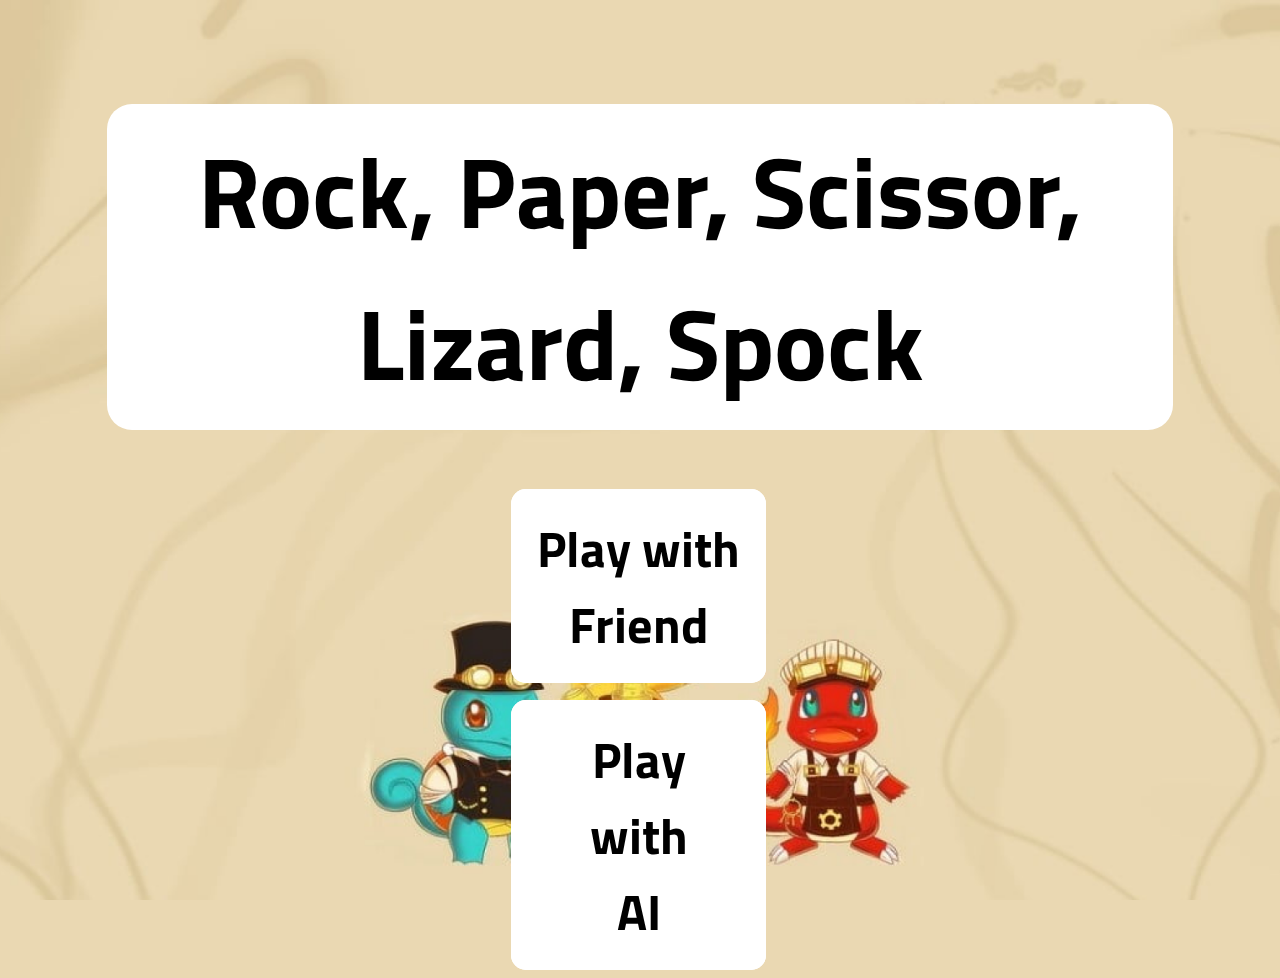
==== index.html @ 3c46aad4 "Publish Branch" ====
<!doctype html>
<html lang="en">

<head>
    <meta charset="utf-8">
    <meta name="viewport" content="width=device-width, initial-scale=1">
    <title>Bootstrap demo</title>
    <link href="https://cdn.jsdelivr.net/npm/bootstrap@5.3.2/dist/css/bootstrap.min.css" rel="stylesheet"
        integrity="sha384-T3c6CoIi6uLrA9TneNEoa7RxnatzjcDSCmG1MXxSR1GAsXEV/Dwwykc2MPK8M2HN" crossorigin="anonymous">
    <link rel="stylesheet" href="./Styles/style.css">
</head>

<body class="backgroundImgLanding">

    <div class="landingHeadTitleBox">
        <div class="container-fluid p-0">
            <p class="landingTextFont">Rock, Paper, Scissor, Lizard, Spock</p>
        </div>
    </div>

    <div class="landingPlayWithFriendBox">
        <button class="p-0" style="border: none; background-color: white; border-radius: 15px;" value="0">
            <a href="./Pages/difficultyPage.html" style="color: black; text-decoration: none;">
                <p class="landFriendText">Play with Friend</p>
            </a>
        </button>
    </div>

    <div class="landingAiBox">
        <button class="p-0" style="border: none; background-color: white; border-radius: 15px;" value="1">
            <a href="./Pages/difficultyPage.html" style="color: black; text-decoration: none;">
                <p class="landAIText">Play with AI</p>
            </a>
        </button>
    </div>



    <script src="https://cdn.jsdelivr.net/npm/bootstrap@5.3.2/dist/js/bootstrap.bundle.min.js"
        integrity="sha384-C6RzsynM9kWDrMNeT87bh95OGNyZPhcTNXj1NW7RuBCsyN/o0jlpcV8Qyq46cDfL"
        crossorigin="anonymous"></script>
</body>

</html>
---- Styles/style.css ----
@font-face {
    font-family: TitilliumWeb-Regular;
    src: url(../Fonts/Titillium_Web/TitilliumWeb-Regular.ttf);
}

@font-face {
    font-family: TitilliumWeb-Bold;
    src: url(../Fonts/Titillium_Web/TitilliumWeb-Bold.ttf);
}

.backgroundImgLanding{
    background-image: url(../assets/4f2831ca-1d01-47a8-9968-88d2cfc89db4.png);
    background-repeat: no-repeat;
    background-position: center center;
    background-attachment: fixed;
    background-size: cover;
    background-color: #EAD8B2;
    max-width: 100%;
    height: auto;
}

.backgroundImgDifficulty{
    background-image: url(../assets/4fce5c39-0b17-41df-b2e7-6e2c7c786ac4.png);
    background-repeat: no-repeat;
    background-position: center center;
    background-attachment: fixed;
    background-size: cover;
    background-color: #EAD8B2;
    max-width: 100%;
    height: auto;
}

.backgroundImgEnd{
    background-image: url(../assets/afb106cc-6f6b-45a0-9d69-9f785d7e988e.png);
    background-repeat: no-repeat;
    background-position: center center;
    background-attachment: fixed;
    background-size: cover;
    background-color: #EAD8B2;
    max-width: 100%;
    height: auto;;
}

.backgroundImgGame{
    background-color: #FDDF9F;
}

.landingHeadTitleBox{
    background-color: white;
    border-radius: 25px;
    display: flex;
    justify-content: center;
    margin: 8.229% 7.8125% 0px 7.8125%;
}

.landingTextFont{
    font-family: TitilliumWeb-Bold;
    font-size: 100px;
    text-align: center;
    padding: 11px 64px 11px 64px;
    margin: 0px;
}

.landingPlayWithFriendBox{
    background-color: white;
    border-radius: 15px;
    display: flex;
    justify-content: center;
    margin: 4.635% 40% 0% 39.796%;
}

.landFriendText{
    font-family: TitilliumWeb-Bold;
    font-size: 50px;
    text-align: center;
    padding: 20px 17px 20px 17px;
    margin: 0px;
}

.landingAiBox{
    background-color: white;
    border-radius: 15px;
    display: flex;
    justify-content: center;
    margin: 1.354% 40% 0% 39.796%;
}

.landAIText{
    font-family: TitilliumWeb-Bold;
    font-size: 50px;
    text-align: center;
    padding: 20px 64px 20px 64px;
    margin: 0px;
}

.difficultyBackBox{
    background-color: white;
    border-radius: 15px;
    display: flex;
    justify-content: start;
    margin-left: 65px;
    margin-top: 65px;
    margin-right: 822px;
}

.difficultyBackText{
    font-family: TitilliumWeb-Bold;
    font-size: 50px;
    padding: 10px 53px;
    margin: 0px;
}

.rulesBtn{
    font-family: TitilliumWeb-Bold;
    font-size: 50px;
    background-color: white; 
    color: black;
    border: none;
    border-radius: 15px;
    margin-right: 65px;
    margin-top: 65px;
    padding: 10px 44px 10px 45px;
}

.difficultyTitleText{
    font-family: TitilliumWeb-Bold;
    font-size: 100px;
    text-align: center;
    padding: 11px 73px;
    margin: 0px;
}

.difficultyTitleBox{
    background-color: white;
    border-radius: 15px;
    display: flex;
    justify-content: start;
    margin-top: 19px;
    margin-left: 393px;
    margin-right: 393px;
}

.btn:hover {
    color: #000;
    background-color: #FFFFFF;
    border-color: #FFFFFF;
}

.difficultyMarginTop{
    margin-top: 170px;
}

.endTitleBox{
    background-color: white;
    border-radius: 15px;
    display: flex;
    justify-content: start;
    margin-top: 105px;
    margin-left: 637px;
    margin-right: 637px;
}
.endTitleText{
    font-family: TitilliumWeb-Bold;
    font-size: 100px;
    text-align: center;
    padding: 11px 73px;
    margin: 0px;
}

.endUserBox{
    background-color: white;
    border-radius: 15px;
    display: flex;
    justify-content: start;
    margin-top: 92px;
    margin-left: 781px;
    margin-right: 781px;
}

.endUserText{
    font-family: TitilliumWeb-Bold;
    font-size: 50px;
    text-align: center;
    padding: 0px 29px;
    margin: 0px;
}

.endMainBtn{
    border: none; 
    background-color: white; 
    border-radius: 15px;
    padding: 20px 53px 20px 52px;
    margin-top: 102px;
}

.gameUserBox{
    background-color: white;
    border-radius: 15px;
    margin-top: 65px;
    margin-left: 65px;
    margin-right: 255.89px;
}

.gameUserBox2{
    background-color: white;
    border-radius: 15px;
    margin-top: 65px;
    margin-right: 65px;
    margin-left: 255.89px;
}

.gameText{
    font-size: 50px;
    font-family: TitilliumWeb-Bold;
    text-align: center;
    display: flex;
    justify-content: center;
    margin: 0px;
}
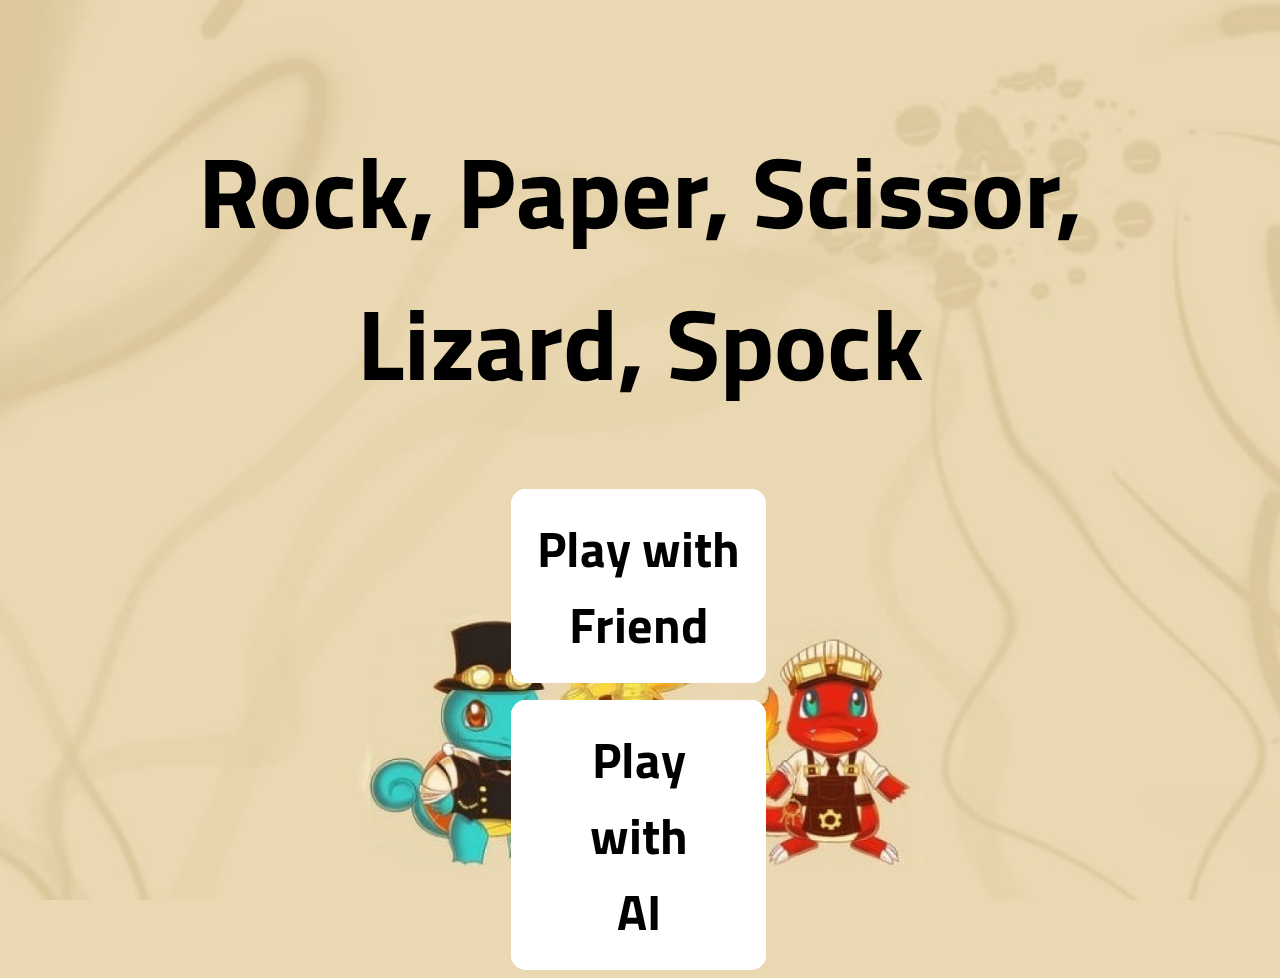
==== commit 2fe8a4fe: "Publish Branch" ====
--- a/index.html
+++ b/index.html
@@ -19,7 +19,7 @@
     </div>
 
     <div class="landingPlayWithFriendBox">
-        <button class="p-0" style="border: none; background-color: white; border-radius: 15px;" value="0">
+        <button id="oneVOne" class="p-0" style="border: none; background-color: white; border-radius: 15px;">
             <a href="./Pages/difficultyPage.html" style="color: black; text-decoration: none;">
                 <p class="landFriendText">Play with Friend</p>
             </a>
@@ -27,7 +27,7 @@
     </div>
 
     <div class="landingAiBox">
-        <button class="p-0" style="border: none; background-color: white; border-radius: 15px;" value="1">
+        <button id="oneVAI" class="p-0" style="border: none; background-color: white; border-radius: 15px;">
             <a href="./Pages/difficultyPage.html" style="color: black; text-decoration: none;">
                 <p class="landAIText">Play with AI</p>
             </a>
@@ -35,7 +35,7 @@
     </div>
 
 
-
+    <script src="./Scripts/app.js"></script>
     <script src="https://cdn.jsdelivr.net/npm/bootstrap@5.3.2/dist/js/bootstrap.bundle.min.js"
         integrity="sha384-C6RzsynM9kWDrMNeT87bh95OGNyZPhcTNXj1NW7RuBCsyN/o0jlpcV8Qyq46cDfL"
         crossorigin="anonymous"></script>
--- a/Styles/style.css
+++ b/Styles/style.css
@@ -8,7 +8,7 @@
     src: url(../Fonts/Titillium_Web/TitilliumWeb-Bold.ttf);
 }
 
-.backgroundImgLanding{
+.backgroundImgLanding {
     background-image: url(../assets/4f2831ca-1d01-47a8-9968-88d2cfc89db4.png);
     background-repeat: no-repeat;
     background-position: center center;
@@ -19,7 +19,7 @@
     height: auto;
 }
 
-.backgroundImgDifficulty{
+.backgroundImgDifficulty {
     background-image: url(../assets/4fce5c39-0b17-41df-b2e7-6e2c7c786ac4.png);
     background-repeat: no-repeat;
     background-position: center center;
@@ -30,7 +30,7 @@
     height: auto;
 }
 
-.backgroundImgEnd{
+.backgroundImgEnd {
     background-image: url(../assets/afb106cc-6f6b-45a0-9d69-9f785d7e988e.png);
     background-repeat: no-repeat;
     background-position: center center;
@@ -38,22 +38,23 @@
     background-size: cover;
     background-color: #EAD8B2;
     max-width: 100%;
-    height: auto;;
-}
-
-.backgroundImgGame{
+    height: auto;
+    ;
+}
+
+.backgroundImgGame {
     background-color: #FDDF9F;
 }
 
-.landingHeadTitleBox{
-    background-color: white;
-    border-radius: 25px;
+.landingHeadTitleBox {
+    /* background-color: white;
+    border-radius: 25px; */
     display: flex;
     justify-content: center;
     margin: 8.229% 7.8125% 0px 7.8125%;
 }
 
-.landingTextFont{
+.landingTextFont {
     font-family: TitilliumWeb-Bold;
     font-size: 100px;
     text-align: center;
@@ -61,7 +62,7 @@
     margin: 0px;
 }
 
-.landingPlayWithFriendBox{
+.landingPlayWithFriendBox {
     background-color: white;
     border-radius: 15px;
     display: flex;
@@ -69,7 +70,7 @@
     margin: 4.635% 40% 0% 39.796%;
 }
 
-.landFriendText{
+.landFriendText {
     font-family: TitilliumWeb-Bold;
     font-size: 50px;
     text-align: center;
@@ -77,7 +78,7 @@
     margin: 0px;
 }
 
-.landingAiBox{
+.landingAiBox {
     background-color: white;
     border-radius: 15px;
     display: flex;
@@ -85,7 +86,7 @@
     margin: 1.354% 40% 0% 39.796%;
 }
 
-.landAIText{
+.landAIText {
     font-family: TitilliumWeb-Bold;
     font-size: 50px;
     text-align: center;
@@ -93,7 +94,7 @@
     margin: 0px;
 }
 
-.difficultyBackBox{
+.difficultyBackBox {
     background-color: white;
     border-radius: 15px;
     display: flex;
@@ -103,17 +104,17 @@
     margin-right: 822px;
 }
 
-.difficultyBackText{
+.difficultyBackText {
     font-family: TitilliumWeb-Bold;
     font-size: 50px;
     padding: 10px 53px;
     margin: 0px;
 }
 
-.rulesBtn{
-    font-family: TitilliumWeb-Bold;
-    font-size: 50px;
-    background-color: white; 
+.rulesBtn {
+    font-family: TitilliumWeb-Bold;
+    font-size: 50px;
+    background-color: white;
     color: black;
     border: none;
     border-radius: 15px;
@@ -122,7 +123,7 @@
     padding: 10px 44px 10px 45px;
 }
 
-.difficultyTitleText{
+.difficultyTitleText {
     font-family: TitilliumWeb-Bold;
     font-size: 100px;
     text-align: center;
@@ -130,9 +131,9 @@
     margin: 0px;
 }
 
-.difficultyTitleBox{
-    background-color: white;
-    border-radius: 15px;
+.difficultyTitleBox {
+    /* background-color: white;
+    border-radius: 15px; */
     display: flex;
     justify-content: start;
     margin-top: 19px;
@@ -146,20 +147,21 @@
     border-color: #FFFFFF;
 }
 
-.difficultyMarginTop{
+.difficultyMarginTop {
     margin-top: 170px;
 }
 
-.endTitleBox{
-    background-color: white;
-    border-radius: 15px;
+.endTitleBox {
+    /* background-color: white;
+    border-radius: 15px; */
     display: flex;
     justify-content: start;
     margin-top: 105px;
     margin-left: 637px;
     margin-right: 637px;
 }
-.endTitleText{
+
+.endTitleText {
     font-family: TitilliumWeb-Bold;
     font-size: 100px;
     text-align: center;
@@ -167,9 +169,9 @@
     margin: 0px;
 }
 
-.endUserBox{
-    background-color: white;
-    border-radius: 15px;
+.endUserBox {
+    /* background-color: white;
+    border-radius: 15px; */
     display: flex;
     justify-content: start;
     margin-top: 92px;
@@ -177,7 +179,7 @@
     margin-right: 781px;
 }
 
-.endUserText{
+.endUserText {
     font-family: TitilliumWeb-Bold;
     font-size: 50px;
     text-align: center;
@@ -185,15 +187,15 @@
     margin: 0px;
 }
 
-.endMainBtn{
-    border: none; 
-    background-color: white; 
+.endMainBtn {
+    border: none;
+    background-color: white;
     border-radius: 15px;
     padding: 20px 53px 20px 52px;
     margin-top: 102px;
 }
 
-.gameUserBox{
+.gameUserBox {
     background-color: white;
     border-radius: 15px;
     margin-top: 65px;
@@ -201,7 +203,7 @@
     margin-right: 255.89px;
 }
 
-.gameUserBox2{
+.gameUserBox2 {
     background-color: white;
     border-radius: 15px;
     margin-top: 65px;
@@ -209,11 +211,50 @@
     margin-left: 255.89px;
 }
 
-.gameText{
-    font-size: 50px;
-    font-family: TitilliumWeb-Bold;
-    text-align: center;
-    display: flex;
-    justify-content: center;
+.gameText {
+    font-size: 50px;
+    font-family: TitilliumWeb-Bold;
+    text-align: center;
+    display: flex;
+    justify-content: center;
+    margin: 0px;
+}
+
+.gameInstuctionsText {
+    font-size: 50px;
+    font-family: TitilliumWeb-Bold;
+    margin-top: 50px;
+    margin-left: 65px;
+    margin-bottom: 0px;
+}
+
+.gameScoreText {
+    font-size: 50px;
+    font-family: TitilliumWeb-Bold;
+    display: flex;
+    justify-content: end;
+    margin-top: 50px;
+    margin-right: 65px;
+    margin-bottom: 0px;
+}
+
+.gameItemText {
+    font-size: 50px;
+    font-family: TitilliumWeb-Bold;
+    margin-top: 15px;
+}
+
+.gameCatchBtn {
+    border: none;
+    background-color: white;
+    border-radius: 15px;
+    margin-top: 48px;
+}
+
+.gameCatchBtnText {
+    font-family: TitilliumWeb-Bold;
+    font-size: 50px;
+    padding: 15px 132px 15px 132px;
+    text-align: center;
     margin: 0px;
 }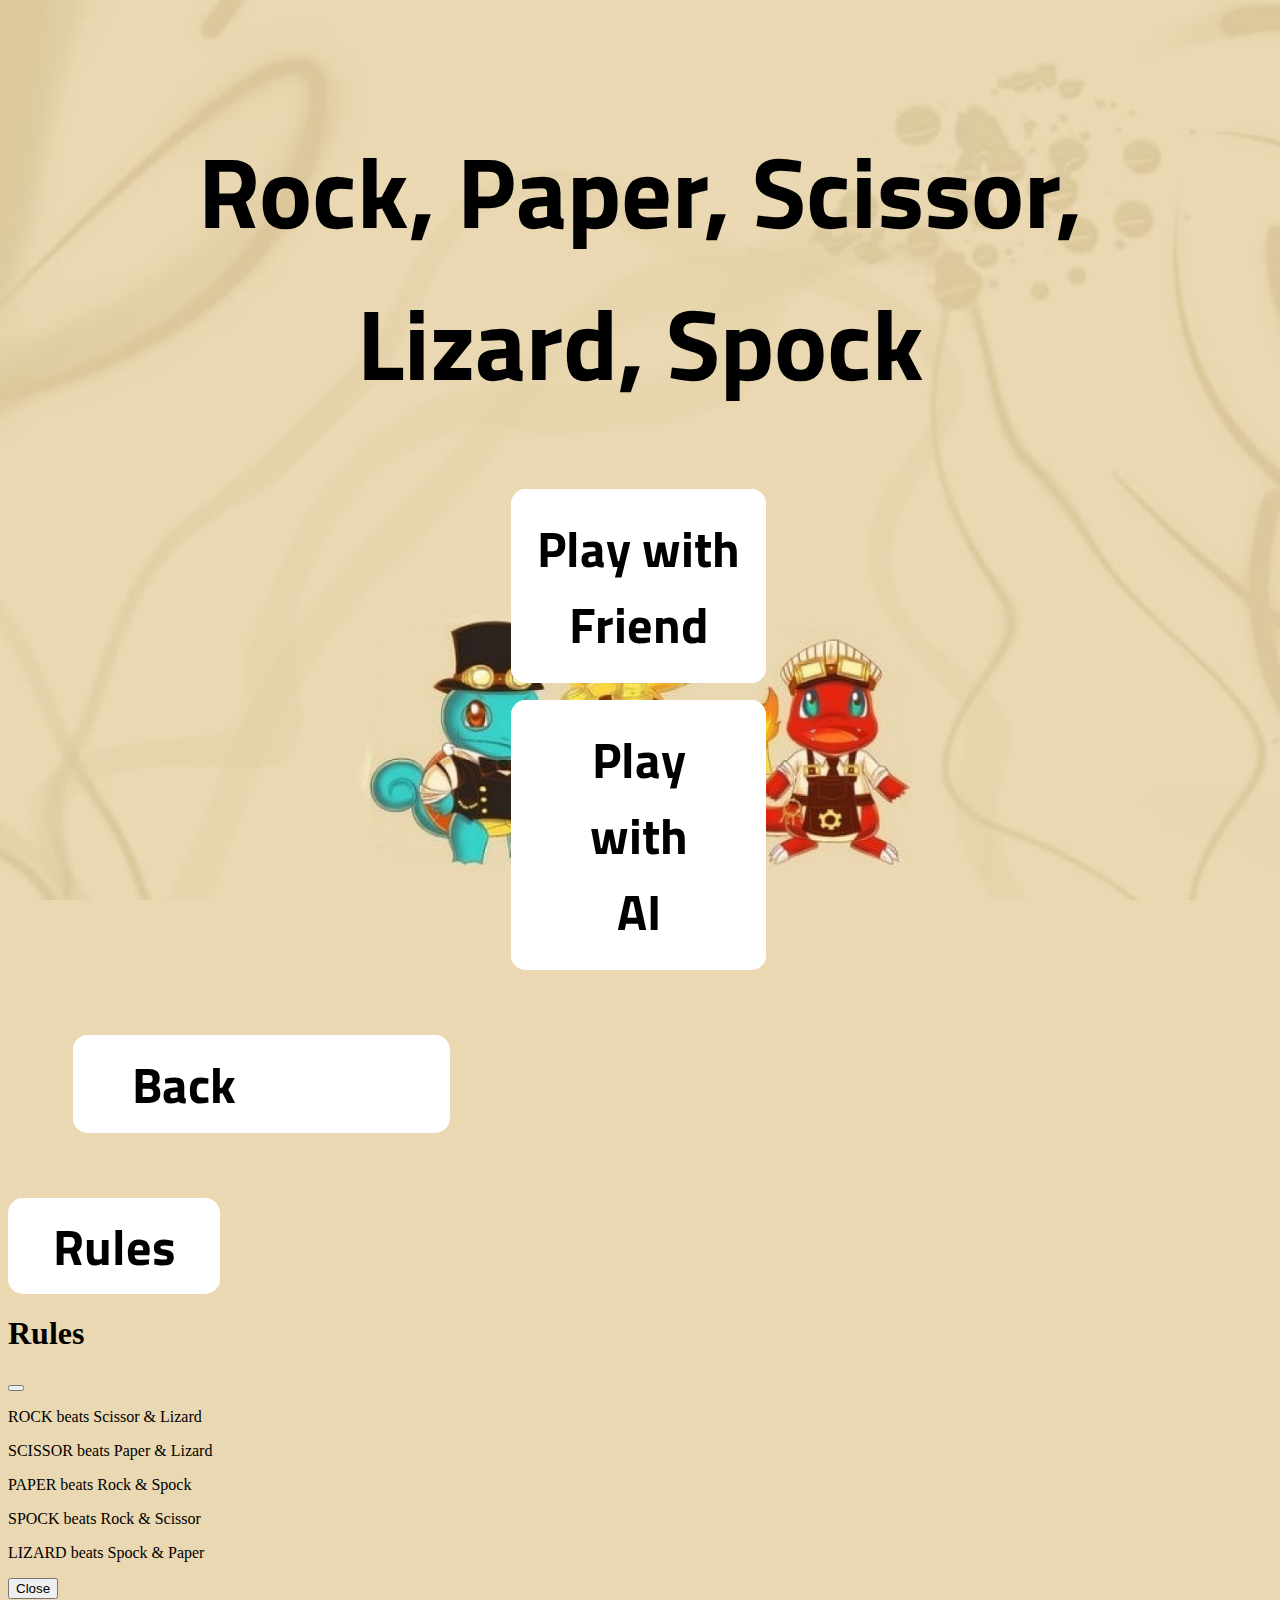
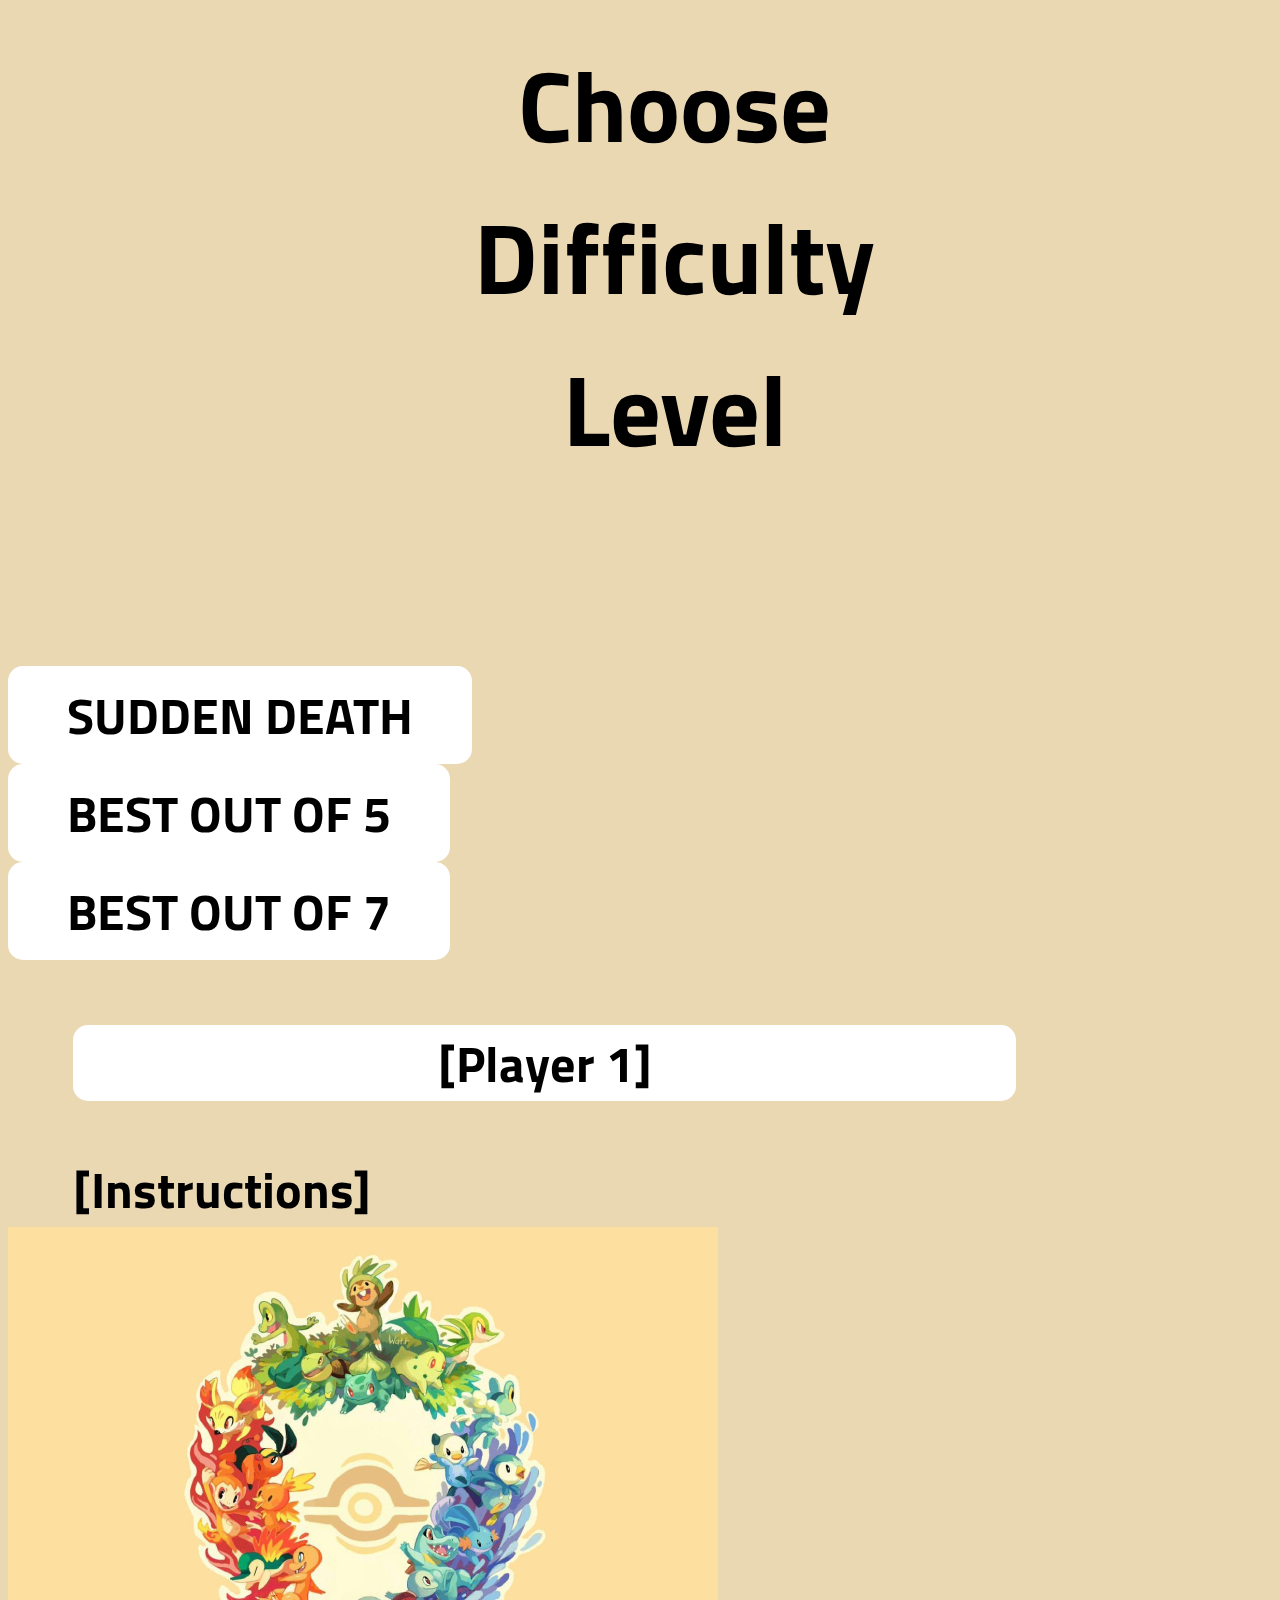
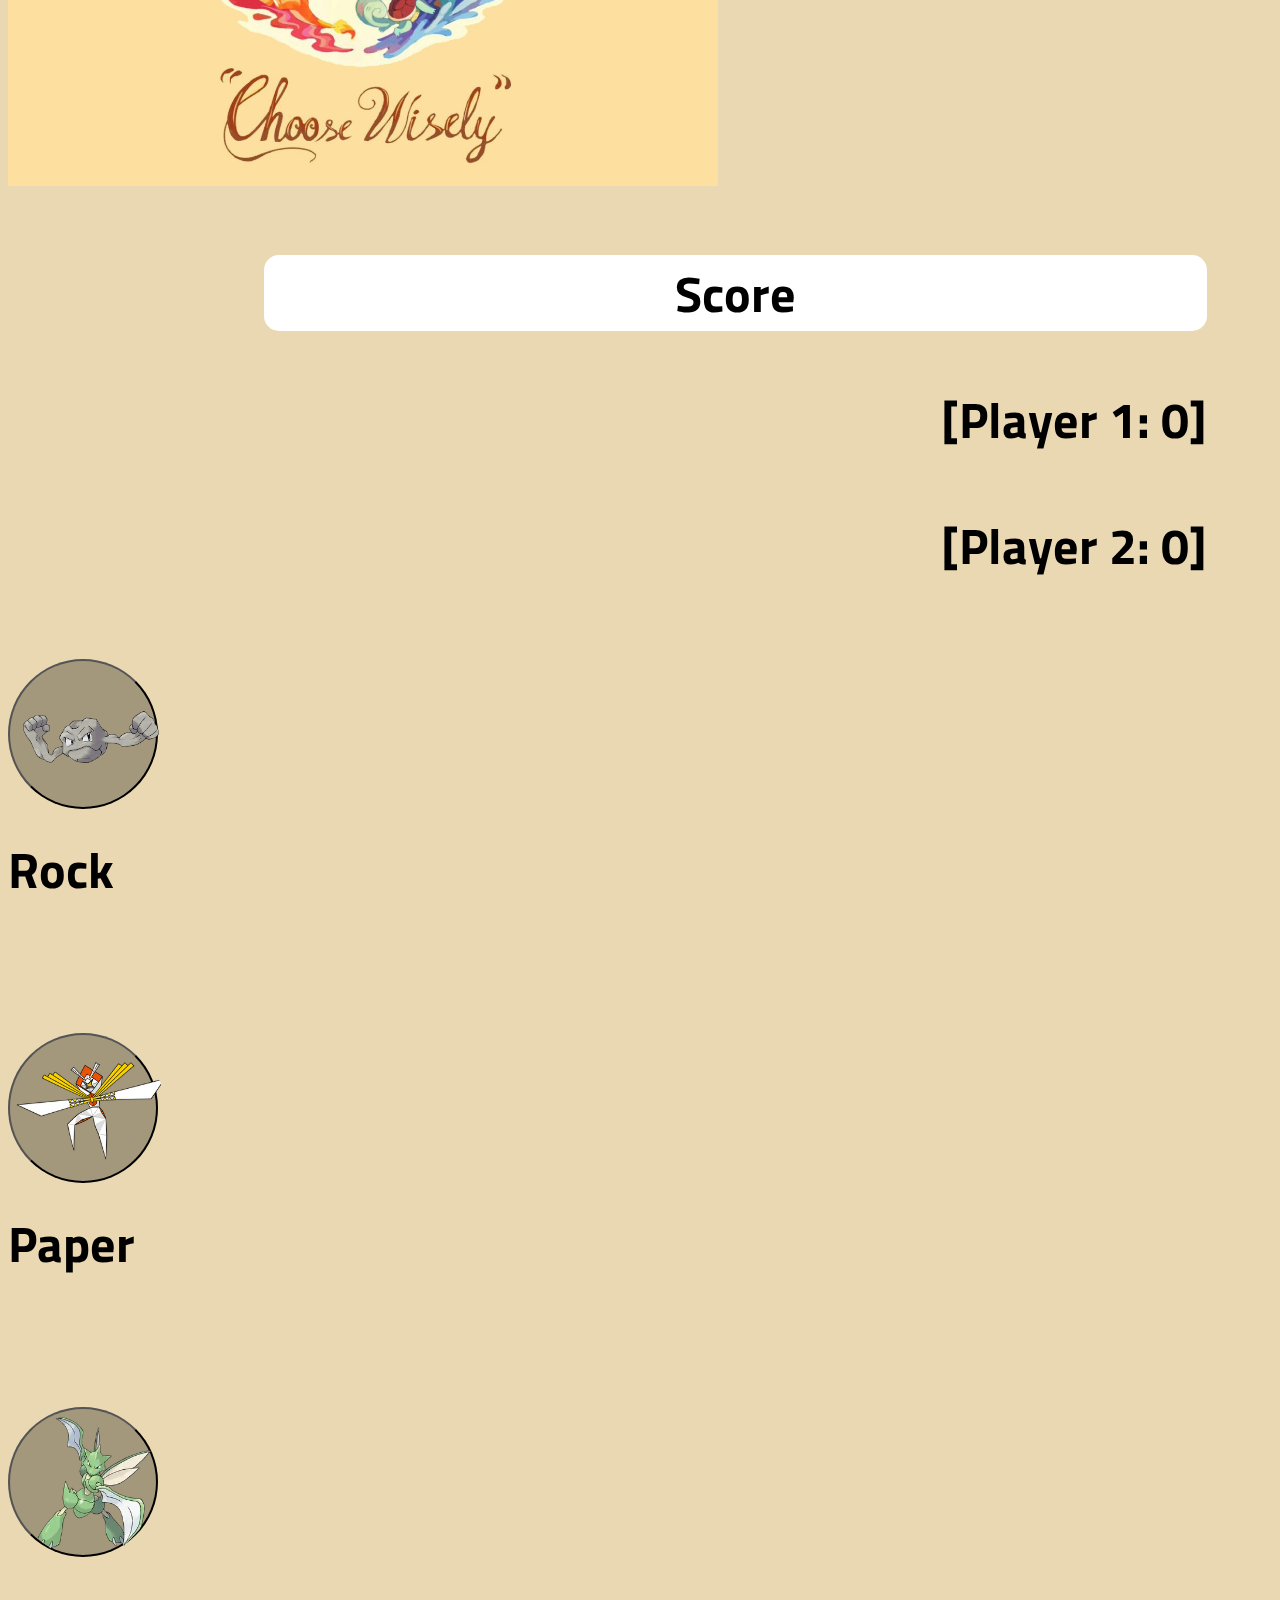
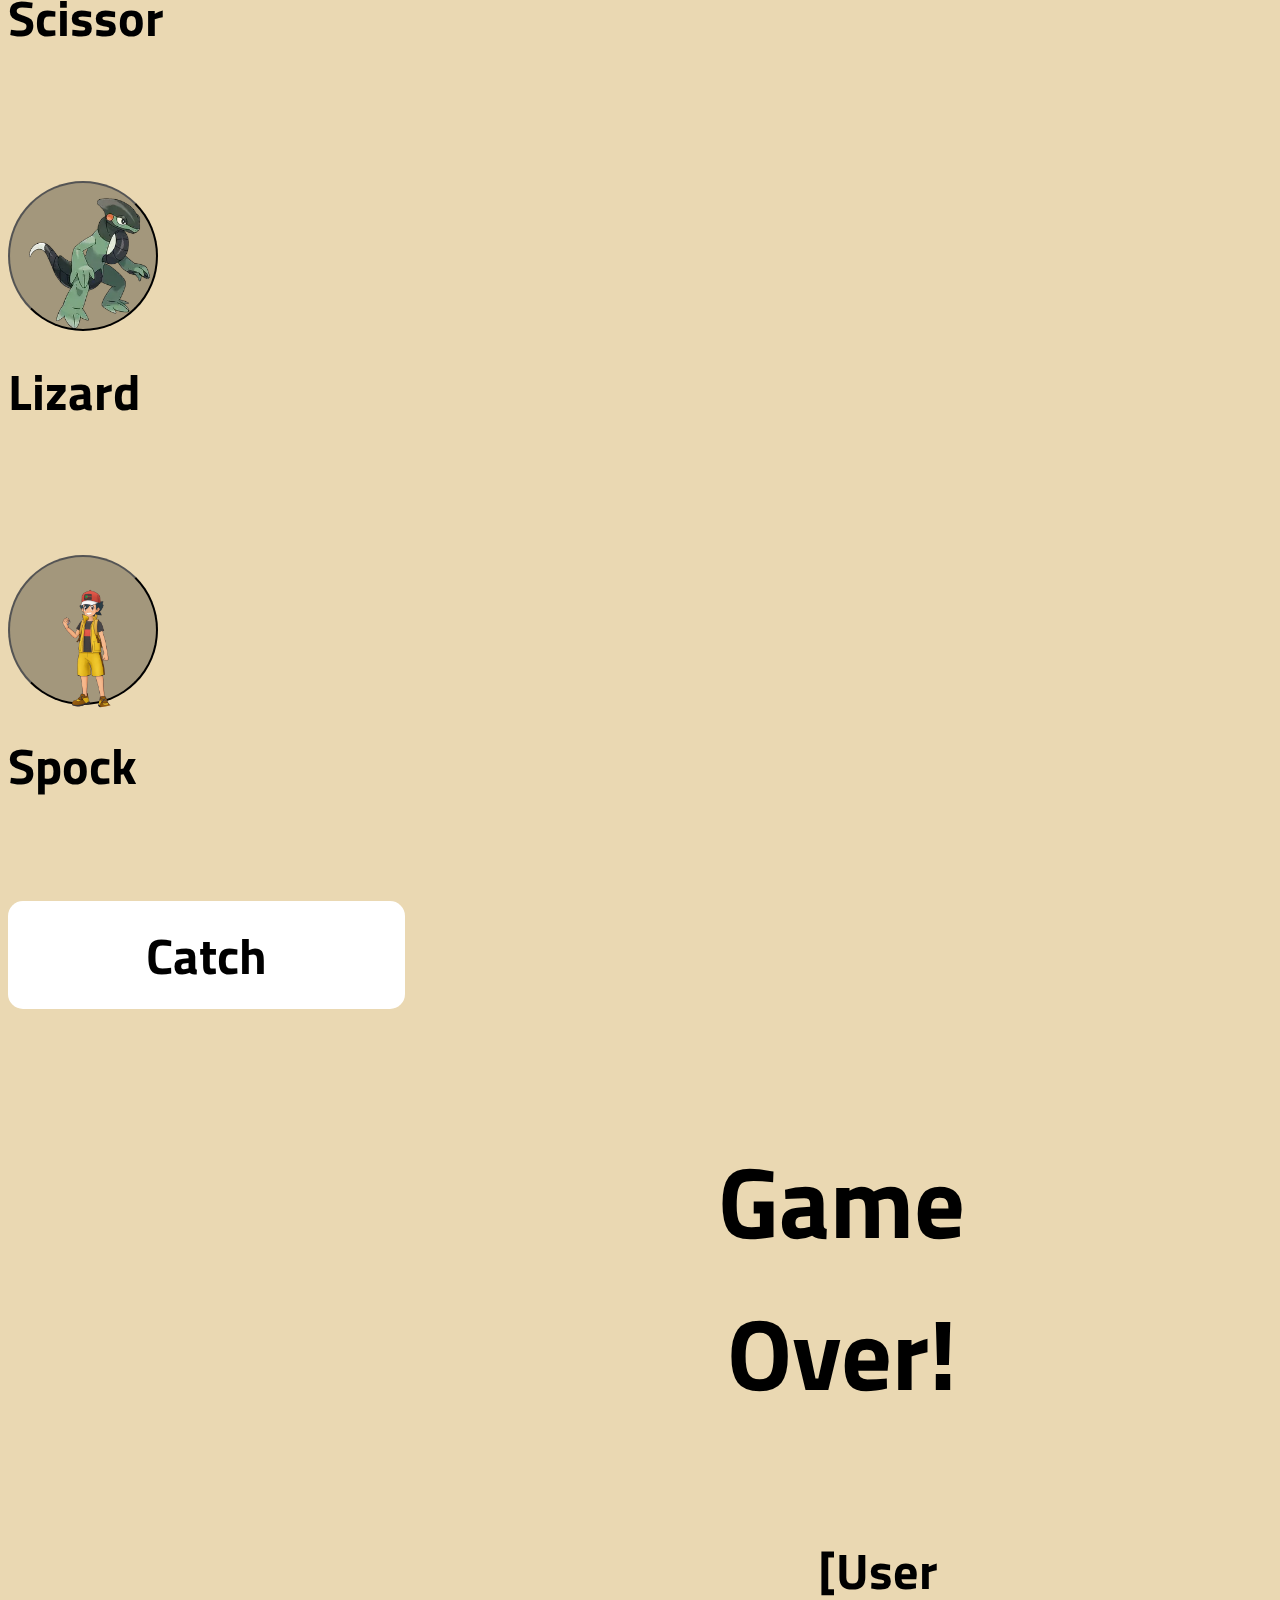
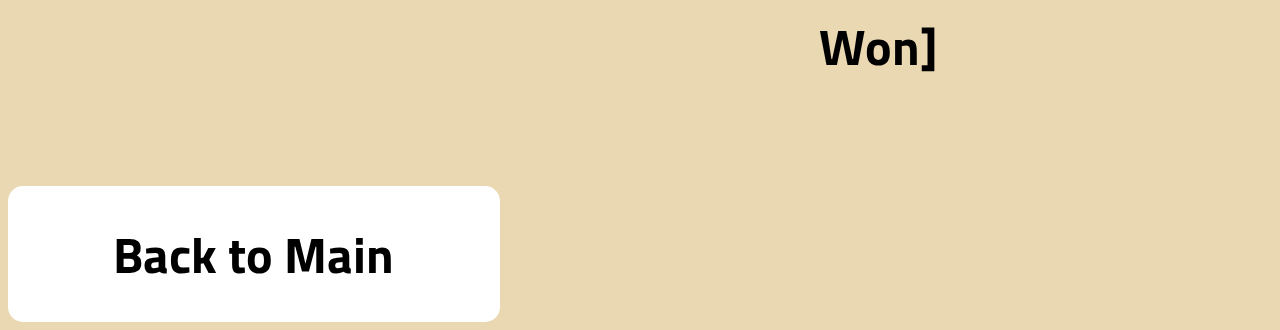
==== commit bc5abbe7: "1v1n1vai" ====
--- a/index.html
+++ b/index.html
@@ -4,36 +4,223 @@
 <head>
     <meta charset="utf-8">
     <meta name="viewport" content="width=device-width, initial-scale=1">
-    <title>Bootstrap demo</title>
+    <title>Rock Paper Scissors Lizard Spock</title>
     <link href="https://cdn.jsdelivr.net/npm/bootstrap@5.3.2/dist/css/bootstrap.min.css" rel="stylesheet"
         integrity="sha384-T3c6CoIi6uLrA9TneNEoa7RxnatzjcDSCmG1MXxSR1GAsXEV/Dwwykc2MPK8M2HN" crossorigin="anonymous">
     <link rel="stylesheet" href="./Styles/style.css">
 </head>
 
-<body class="backgroundImgLanding">
-
-    <div class="landingHeadTitleBox">
+<body id="background" class="backgroundImgLanding">
+
+
+    <div id="landingHeadId">
+        <div class="landingHeadTitleBox">
+            <div class="container-fluid p-0">
+                <p class="landingTextFont">Rock, Paper, Scissor, Lizard, Spock</p>
+            </div>
+        </div>
+
+        <div class="landingPlayWithFriendBox">
+            <button id="oneVOne" class="p-0" style="border: none; background-color: white; border-radius: 15px;">
+                <a style="color: black; text-decoration: none;">
+                    <p class="landFriendText">Play with Friend</p>
+                </a>
+            </button>
+        </div>
+
+        <div class="landingAiBox">
+            <button id="oneVAI" class="p-0" style="border: none; background-color: white; border-radius: 15px;">
+                <a style="color: black; text-decoration: none;">
+                    <p class="landAIText">Play with AI</p>
+                </a>
+            </button>
+        </div>
+    </div>
+
+    <!-- Second page -->
+    <div id="secondPage" class="d-none">
+        <div class="container-fluid">
+            <div class="row">
+                <div class="col">
+                    <div class="difficultyBackBox">
+                        <button id="backBtn" class="p-0"
+                            style="border: none; background-color: white; border-radius: 15px;" value="1">
+                            <a style="color: black; text-decoration: none;">
+                                <p class="difficultyBackText">Back</p>
+                            </a>
+                        </button>
+                    </div>
+                </div>
+                <div class="col d-flex justify-content-end">
+                    <!-- Button trigger modal -->
+                    <button type="button" class="btn btn-primary rulesBtn" data-bs-toggle="modal"
+                        data-bs-target="#exampleModal">
+                        Rules
+                    </button>
+
+                    <!-- Modal -->
+                    <div class="modal" id="exampleModal" tabindex="-1" aria-labelledby="exampleModalLabel"
+                        aria-hidden="true">
+                        <div class="modal-dialog">
+                            <div class="modal-content">
+                                <div class="modal-header">
+                                    <h1 class="modal-title fs-5" id="exampleModalLabel">Rules</h1>
+                                    <button type="button" class="btn-close" data-bs-dismiss="modal"
+                                        aria-label="Close"></button>
+                                </div>
+                                <div class="modal-body">
+                                    <p>ROCK beats Scissor & Lizard</p>
+                                    <p>SCISSOR beats Paper & Lizard</p>
+                                    <p>PAPER beats Rock & Spock</p>
+                                    <p>SPOCK beats Rock & Scissor</p>
+                                    <p>LIZARD beats Spock & Paper</p>
+                                </div>
+                                <div class="modal-footer">
+                                    <button type="button" class="btn btn-primary" data-bs-dismiss="modal">Close</button>
+                                </div>
+                            </div>
+                        </div>
+                    </div>
+                </div>
+            </div>
+        </div>
+
+
+        <div class="difficultyTitleBox">
+            <div class="container-fluid p-0">
+                <p class="difficultyTitleText">Choose Difficulty Level</p>
+            </div>
+        </div>
+
+        <div class="container-fluid d-flex justify-content-evenly difficultyMarginTop">
+            <div class="">
+                <button id="suddenDeath" class="p-0"
+                    style="border: none; background-color: white; border-radius: 15px;">
+                    <a style="color: black; text-decoration: none;">
+                        <p class="difficultyBackText">SUDDEN DEATH</p>
+                    </a>
+                </button>
+            </div>
+            <div class="">
+                <button id="bestOfFive" class="p-0" style="border: none; background-color: white; border-radius: 15px;">
+                    <a style="color: black; text-decoration: none;">
+                        <p class="difficultyBackText">BEST OUT OF 5</p>
+                    </a>
+                </button>
+            </div>
+            <div class="">
+                <button id="bestOfSeven" class="p-0"
+                    style="border: none; background-color: white; border-radius: 15px;">
+                    <a style="color: black; text-decoration: none;">
+                        <p class="difficultyBackText">BEST OUT OF 7</p>
+                    </a>
+                </button>
+            </div>
+        </div>
+    </div>
+
+    <!-- Third Page -->
+    <div id="thirdPage" class="d-none">
         <div class="container-fluid p-0">
-            <p class="landingTextFont">Rock, Paper, Scissor, Lizard, Spock</p>
-        </div>
-    </div>
-
-    <div class="landingPlayWithFriendBox">
-        <button id="oneVOne" class="p-0" style="border: none; background-color: white; border-radius: 15px;">
-            <a href="./Pages/difficultyPage.html" style="color: black; text-decoration: none;">
-                <p class="landFriendText">Play with Friend</p>
-            </a>
-        </button>
-    </div>
-
-    <div class="landingAiBox">
-        <button id="oneVAI" class="p-0" style="border: none; background-color: white; border-radius: 15px;">
-            <a href="./Pages/difficultyPage.html" style="color: black; text-decoration: none;">
-                <p class="landAIText">Play with AI</p>
-            </a>
-        </button>
-    </div>
-
+            <div class="row">
+                <div class="col p-0">
+
+                    <div class="gameUserBox">
+
+                        <p id="playerWho" class="gameText">[Player 1]</p>
+
+                    </div>
+                    <p class="gameInstuctionsText" id="gameInstruction" style="margin-top: 50px;">[Instructions]</p>
+                </div>
+                <div class="col p-0">
+                    <img style="max-width: 100%; max-height: 100%;"
+                        src="../assets/0a9016dc-c68b-43be-a04a-88ab744892ec.png" alt="">
+                </div>
+                <div class="col p-0">
+
+                    <div class="gameUserBox2">
+
+                        <p class="gameText">Score</p>
+
+                    </div>
+                    <p id="playerone" class="gameScoreText">[Player 1: 0]</p>
+                    <p id="playertwo" class="gameScoreText">[Player 2: 0]</p>
+                </div>
+            </div>
+        </div>
+        <div class="d-flex justify-content-evenly">
+            <div>
+                <button class="p-0" id="rock"
+                    style="height: 150px; width: 150px; border-radius: 150px;  margin-top: 76px; background-color: rgba(0,0,0,.3);">
+                    <img src="../assets/RockGeodude.png"
+                        style="opacity: 100%; height: 150px; width: 150px; border-radius: 150px; border: none;" alt="">
+                </button>
+                <p class="text-center gameItemText">Rock</p>
+            </div>
+            <div>
+                <button class="p-0" id="paper"
+                    style="height: 150px; width: 150px; border-radius: 150px;  margin-top: 76px; background-color: rgba(0,0,0,.3);">
+                    <img src="../assets/PaperKartana.png"
+                        style="opacity: 100%; height: 150px; width: 150px; border-radius: 150px; border: none;" alt="">
+                </button>
+                <p class="text-center gameItemText">Paper</p>
+            </div>
+            <div>
+                <button class="p-0" id="scissor"
+                    style="height: 150px; width: 150px; border-radius: 150px;  margin-top: 76px; background-color: rgba(0,0,0,.3);">
+                    <img src="../assets/ScissorsScyther.webp"
+                        style="opacity: 100%; height: 150px; width: 150px; border-radius: 150px; border: none;" alt="">
+                </button>
+                <p class="text-center gameItemText">Scissor</p>
+            </div>
+            <div>
+                <button class="p-0" id="lizard"
+                    style="height: 150px; width: 150px; border-radius: 150px; margin-top: 76px; background-color: rgba(0,0,0,.3);">
+                    <img src="../assets/LizardCyclizar.webp"
+                        style="opacity: 100%; height: 150px; width: 150px; border-radius: 150px; border: none;" alt="">
+                </button>
+                <p class="text-center gameItemText">Lizard</p>
+            </div>
+            <div>
+                <button class="p-0" id="spock"
+                    style="height: 150px; width: 150px; border-radius: 150px;  margin-top: 76px; background-color: rgba(0,0,0,.3);">
+                    <img src="../assets/Ash.webp"
+                        style="opacity: 100%; height: 150px; width: 150px; border-radius: 150px; border: none;" alt="">
+                </button>
+                <p class="text-center gameItemText">Spock</p>
+            </div>
+        </div>
+
+        <div class="container-fluid d-flex justify-content-center">
+            <button id="catchHand" class="p-0 gameCatchBtn" value="1">
+                <p class="gameCatchBtnText">Catch</p>
+            </button>
+        </div>
+    </div>
+
+    <!-- Page 4 -->
+
+    <div id="fourthPage" class="d-none">
+        <div class="container-fluid p-0">
+            <div class="endTitleBox">
+              <div class="container-fluid p-0">
+                <p class="endTitleText">Game Over!</p>
+              </div>
+            </div>
+            <div class="endUserBox">
+              <div class="container-fluid p-0">
+                <p id="whoWon" class="endUserText">[User Won]</p>
+              </div>
+            </div>
+            <div class="container-fluid d-flex justify-content-center">
+              <button class="p-0 endMainBtn" id="backToMain">
+                <a style="color: black; text-decoration: none;">
+                  <p class="difficultyBackText">Back to Main</p>
+                </a>
+              </button>
+            </div>
+        </div>
+    </div>
 
     <script src="./Scripts/app.js"></script>
     <script src="https://cdn.jsdelivr.net/npm/bootstrap@5.3.2/dist/js/bootstrap.bundle.min.js"
--- a/Styles/style.css
+++ b/Styles/style.css
@@ -257,4 +257,8 @@
     padding: 15px 132px 15px 132px;
     text-align: center;
     margin: 0px;
+}
+
+.selected {
+    border: 10px solid #000000; /* Change the border style for highlighting */
 }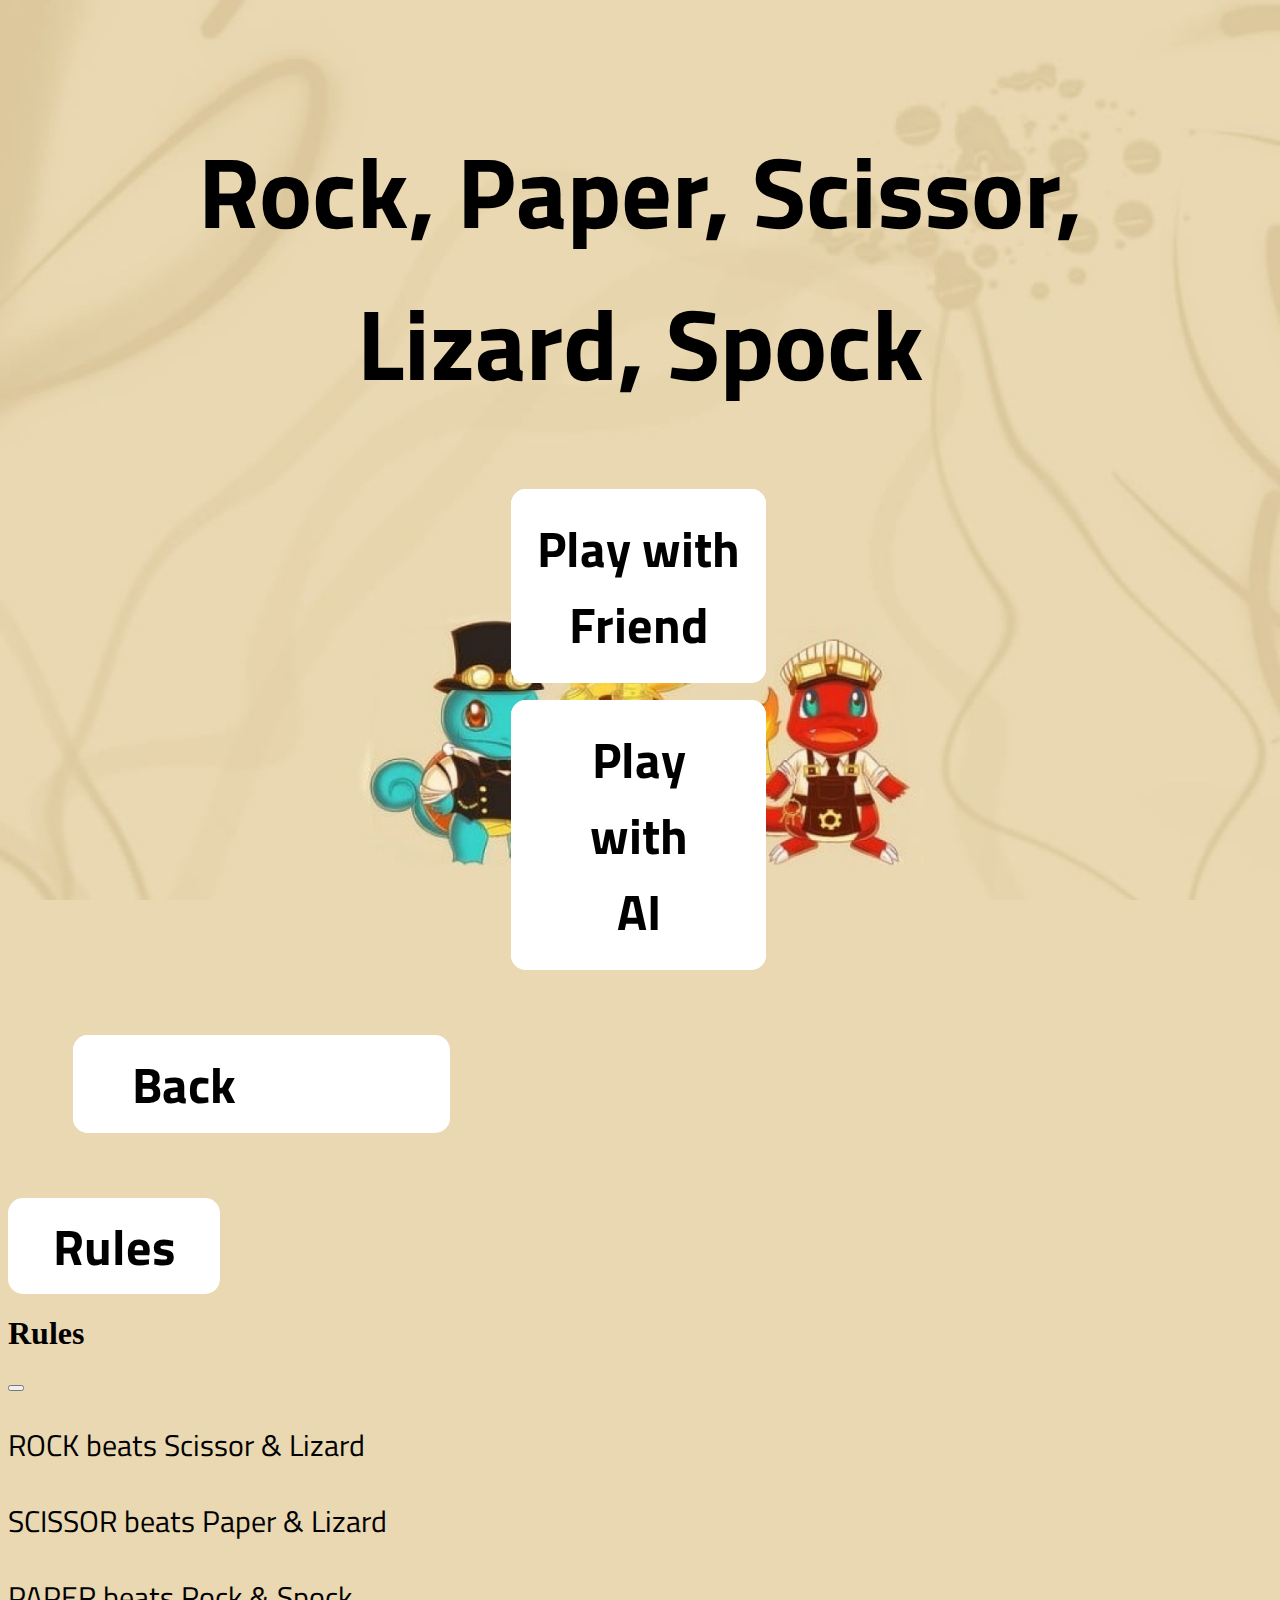
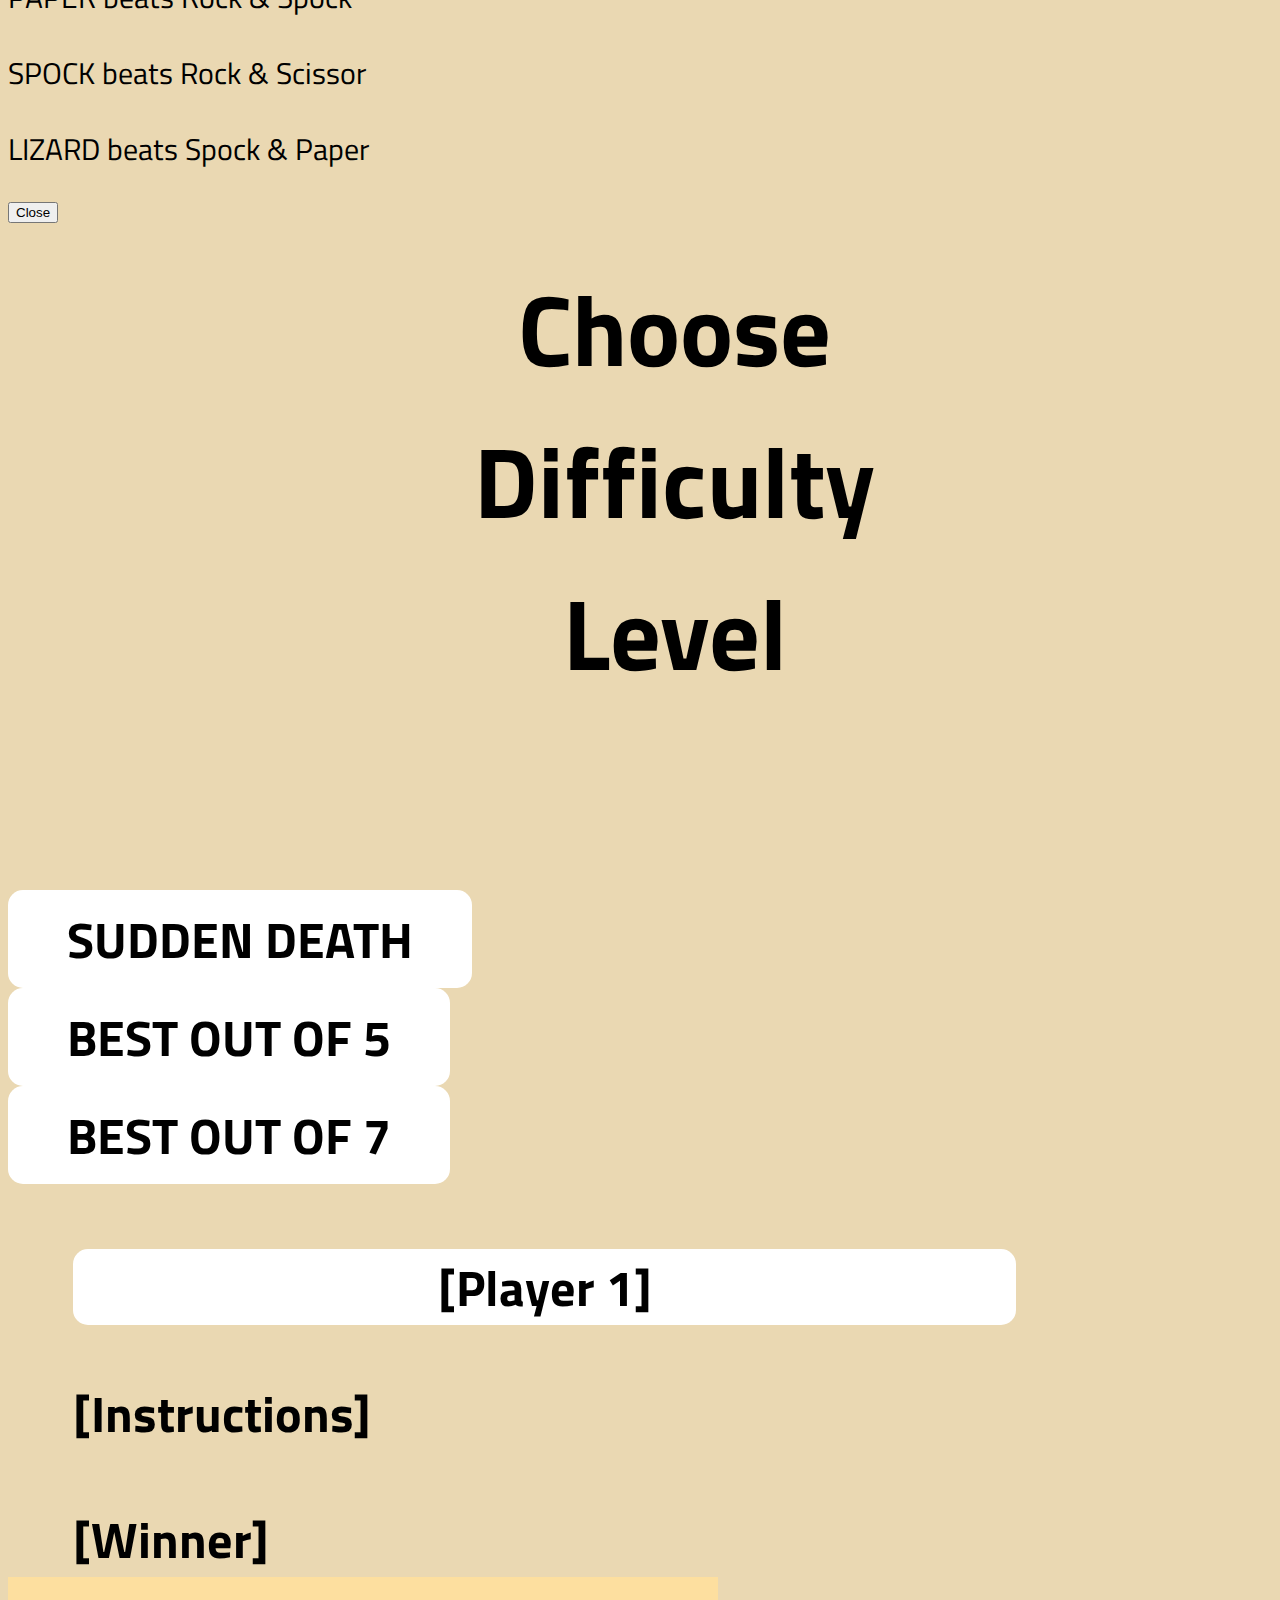
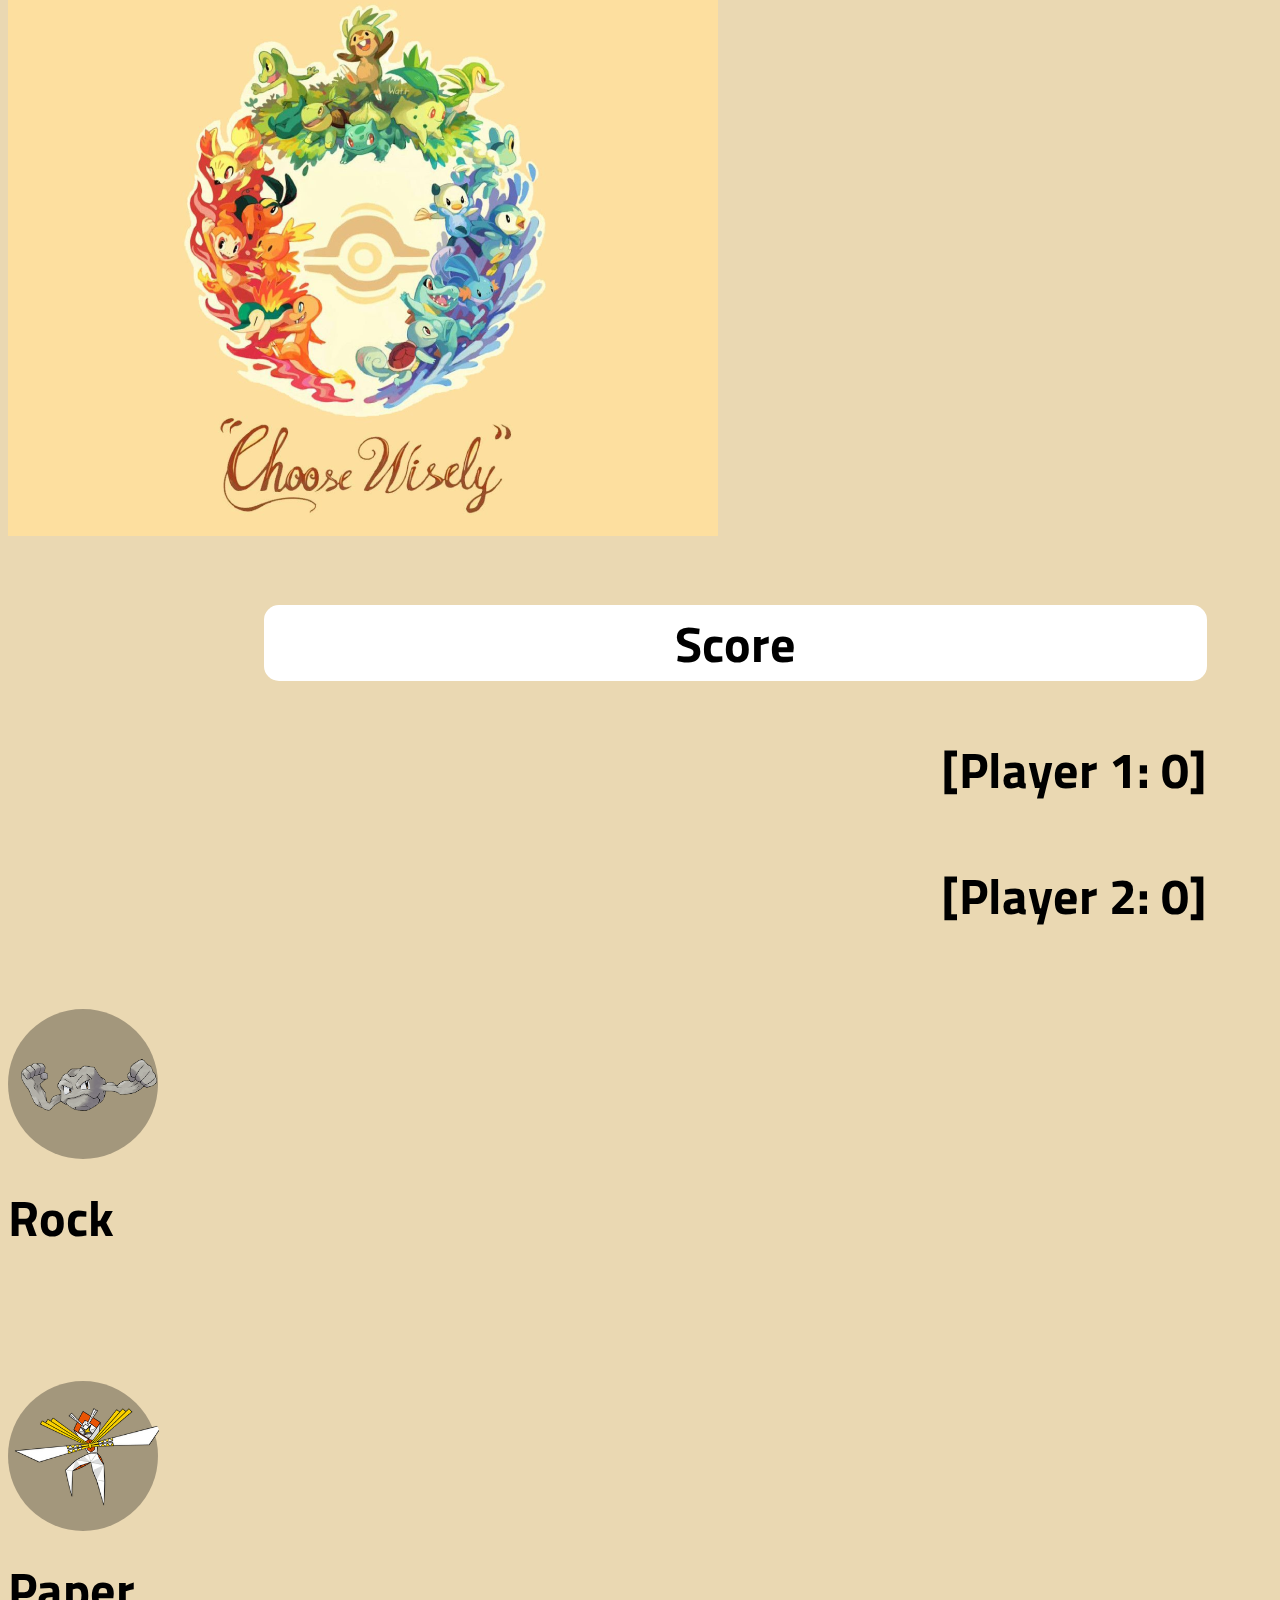
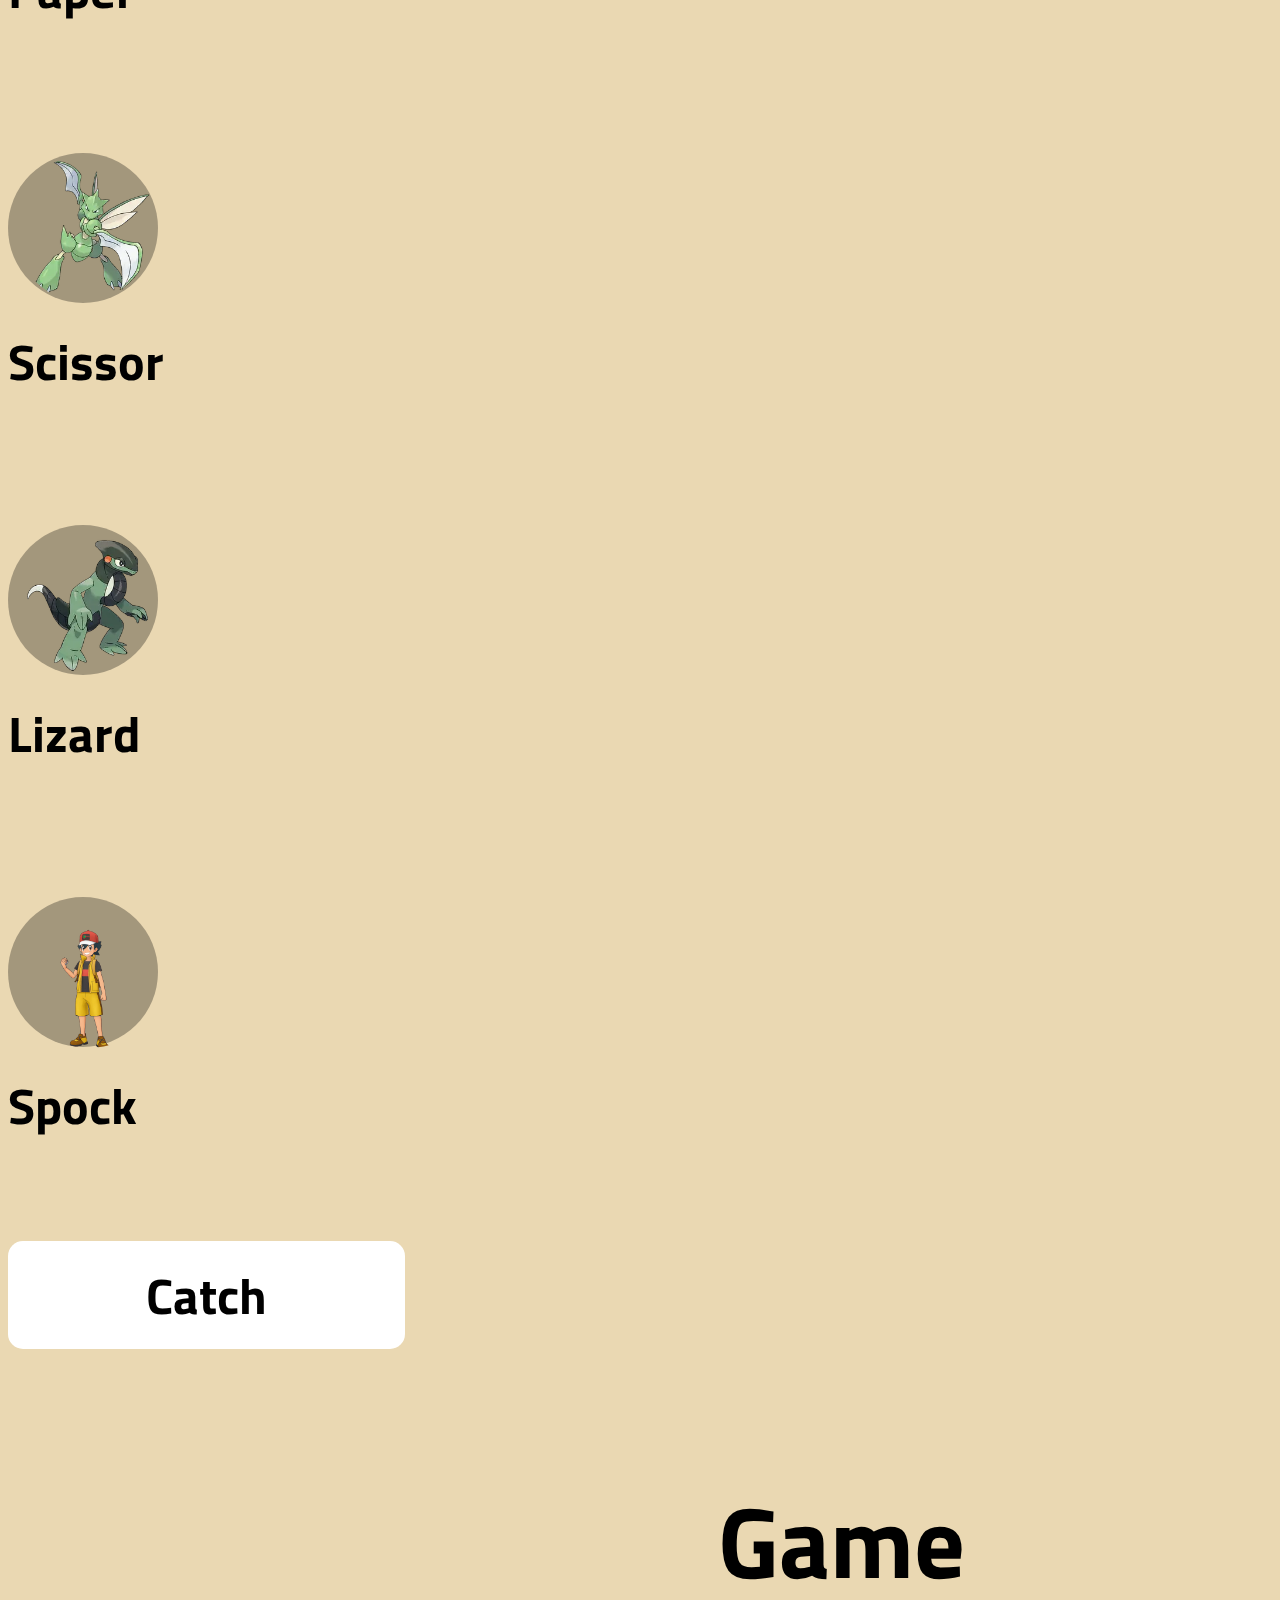
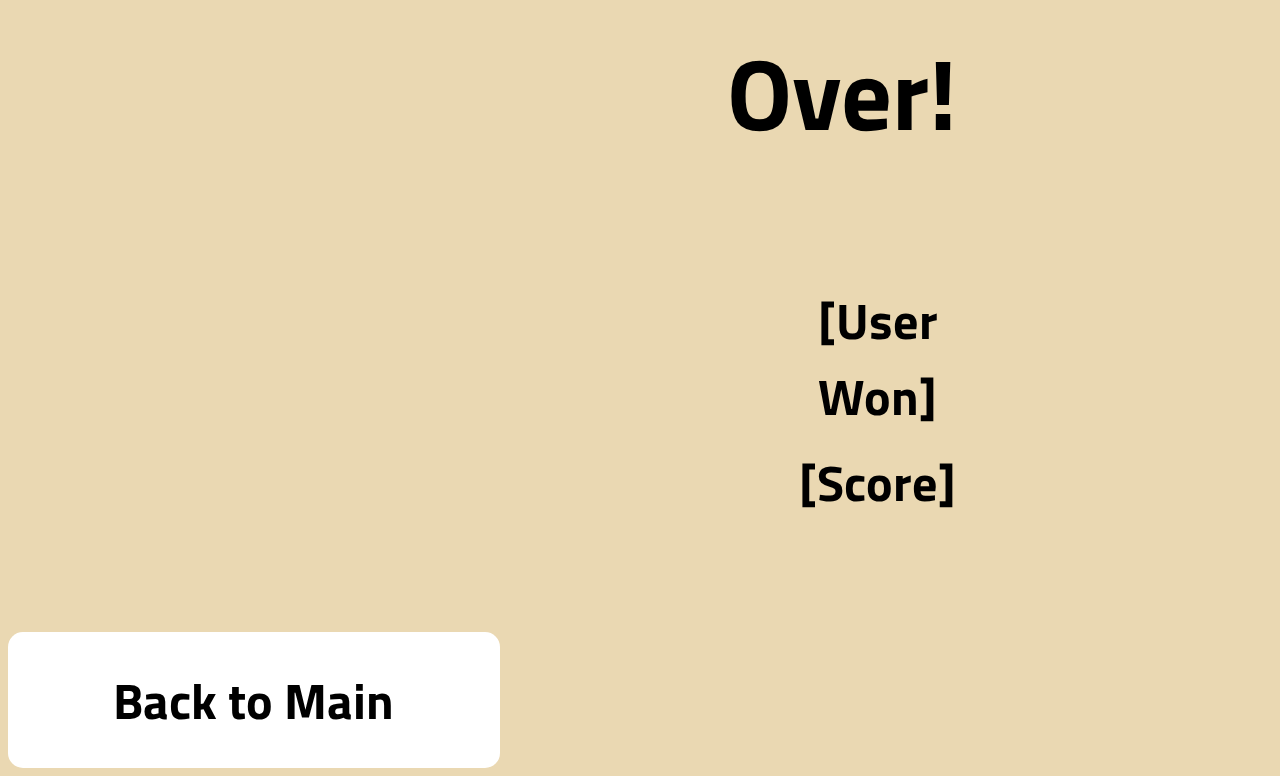
==== commit f9fb5ef6: "Commit" ====
--- a/index.html
+++ b/index.html
@@ -69,11 +69,11 @@
                                         aria-label="Close"></button>
                                 </div>
                                 <div class="modal-body">
-                                    <p>ROCK beats Scissor & Lizard</p>
-                                    <p>SCISSOR beats Paper & Lizard</p>
-                                    <p>PAPER beats Rock & Spock</p>
-                                    <p>SPOCK beats Rock & Scissor</p>
-                                    <p>LIZARD beats Spock & Paper</p>
+                                    <p class="rulesText">ROCK beats Scissor & Lizard</p>
+                                    <p class="rulesText">SCISSOR beats Paper & Lizard</p>
+                                    <p class="rulesText">PAPER beats Rock & Spock</p>
+                                    <p class="rulesText">SPOCK beats Rock & Scissor</p>
+                                    <p class="rulesText">LIZARD beats Spock & Paper</p>
                                 </div>
                                 <div class="modal-footer">
                                     <button type="button" class="btn btn-primary" data-bs-dismiss="modal">Close</button>
@@ -131,6 +131,7 @@
 
                     </div>
                     <p class="gameInstuctionsText" id="gameInstruction" style="margin-top: 50px;">[Instructions]</p>
+                    <p class="gameInstuctionsText" id="gameWinner" style="margin-top: 50px;">[Winner]</p>
                 </div>
                 <div class="col p-0">
                     <img style="max-width: 100%; max-height: 100%;"
@@ -150,40 +151,40 @@
         </div>
         <div class="d-flex justify-content-evenly">
             <div>
-                <button class="p-0" id="rock"
-                    style="height: 150px; width: 150px; border-radius: 150px;  margin-top: 76px; background-color: rgba(0,0,0,.3);">
+                <button class="p-0 boxShadow" id="rock"
+                    style="height: 150px; width: 150px; border-radius: 150px; border-style: none;  margin-top: 76px; background-color: rgba(0,0,0,.3);">
                     <img src="../assets/RockGeodude.png"
                         style="opacity: 100%; height: 150px; width: 150px; border-radius: 150px; border: none;" alt="">
                 </button>
                 <p class="text-center gameItemText">Rock</p>
             </div>
             <div>
-                <button class="p-0" id="paper"
-                    style="height: 150px; width: 150px; border-radius: 150px;  margin-top: 76px; background-color: rgba(0,0,0,.3);">
+                <button class="p-0 boxShadow" id="paper"
+                    style="height: 150px; width: 150px; border-radius: 150px; border-style: none;  margin-top: 76px; background-color: rgba(0,0,0,.3);">
                     <img src="../assets/PaperKartana.png"
                         style="opacity: 100%; height: 150px; width: 150px; border-radius: 150px; border: none;" alt="">
                 </button>
                 <p class="text-center gameItemText">Paper</p>
             </div>
             <div>
-                <button class="p-0" id="scissor"
-                    style="height: 150px; width: 150px; border-radius: 150px;  margin-top: 76px; background-color: rgba(0,0,0,.3);">
+                <button class="p-0 boxShadow" id="scissor"
+                    style="height: 150px; width: 150px; border-radius: 150px; border-style: none;  margin-top: 76px; background-color: rgba(0,0,0,.3);">
                     <img src="../assets/ScissorsScyther.webp"
                         style="opacity: 100%; height: 150px; width: 150px; border-radius: 150px; border: none;" alt="">
                 </button>
                 <p class="text-center gameItemText">Scissor</p>
             </div>
             <div>
-                <button class="p-0" id="lizard"
-                    style="height: 150px; width: 150px; border-radius: 150px; margin-top: 76px; background-color: rgba(0,0,0,.3);">
+                <button class="p-0 boxShadow" id="lizard"
+                    style="height: 150px; width: 150px; border-radius: 150px; border-style: none; margin-top: 76px; background-color: rgba(0,0,0,.3);">
                     <img src="../assets/LizardCyclizar.webp"
                         style="opacity: 100%; height: 150px; width: 150px; border-radius: 150px; border: none;" alt="">
                 </button>
                 <p class="text-center gameItemText">Lizard</p>
             </div>
             <div>
-                <button class="p-0" id="spock"
-                    style="height: 150px; width: 150px; border-radius: 150px;  margin-top: 76px; background-color: rgba(0,0,0,.3);">
+                <button class="p-0 boxShadow" id="spock"
+                    style="height: 150px; width: 150px; border-radius: 150px; border-style: none;  margin-top: 76px; background-color: rgba(0,0,0,.3);">
                     <img src="../assets/Ash.webp"
                         style="opacity: 100%; height: 150px; width: 150px; border-radius: 150px; border: none;" alt="">
                 </button>
@@ -210,6 +211,7 @@
             <div class="endUserBox">
               <div class="container-fluid p-0">
                 <p id="whoWon" class="endUserText">[User Won]</p>
+                <p id="whatWasScore" class="endUserText">[Score]</p>
               </div>
             </div>
             <div class="container-fluid d-flex justify-content-center">
--- a/Styles/style.css
+++ b/Styles/style.css
@@ -183,8 +183,8 @@
     font-family: TitilliumWeb-Bold;
     font-size: 50px;
     text-align: center;
-    padding: 0px 29px;
-    margin: 0px;
+    padding: 0px 0px;
+    margin: 10px;
 }
 
 .endMainBtn {
@@ -260,5 +260,14 @@
 }
 
 .selected {
-    border: 10px solid #000000; /* Change the border style for highlighting */
+    border: 3px solid #000000 !important;
+}
+
+.boxShadow :hover {
+    box-shadow: 0 0 50px black;
+}
+
+.rulesText{
+    font-size: 30px;
+    font-family: TitilliumWeb-Regular;
 }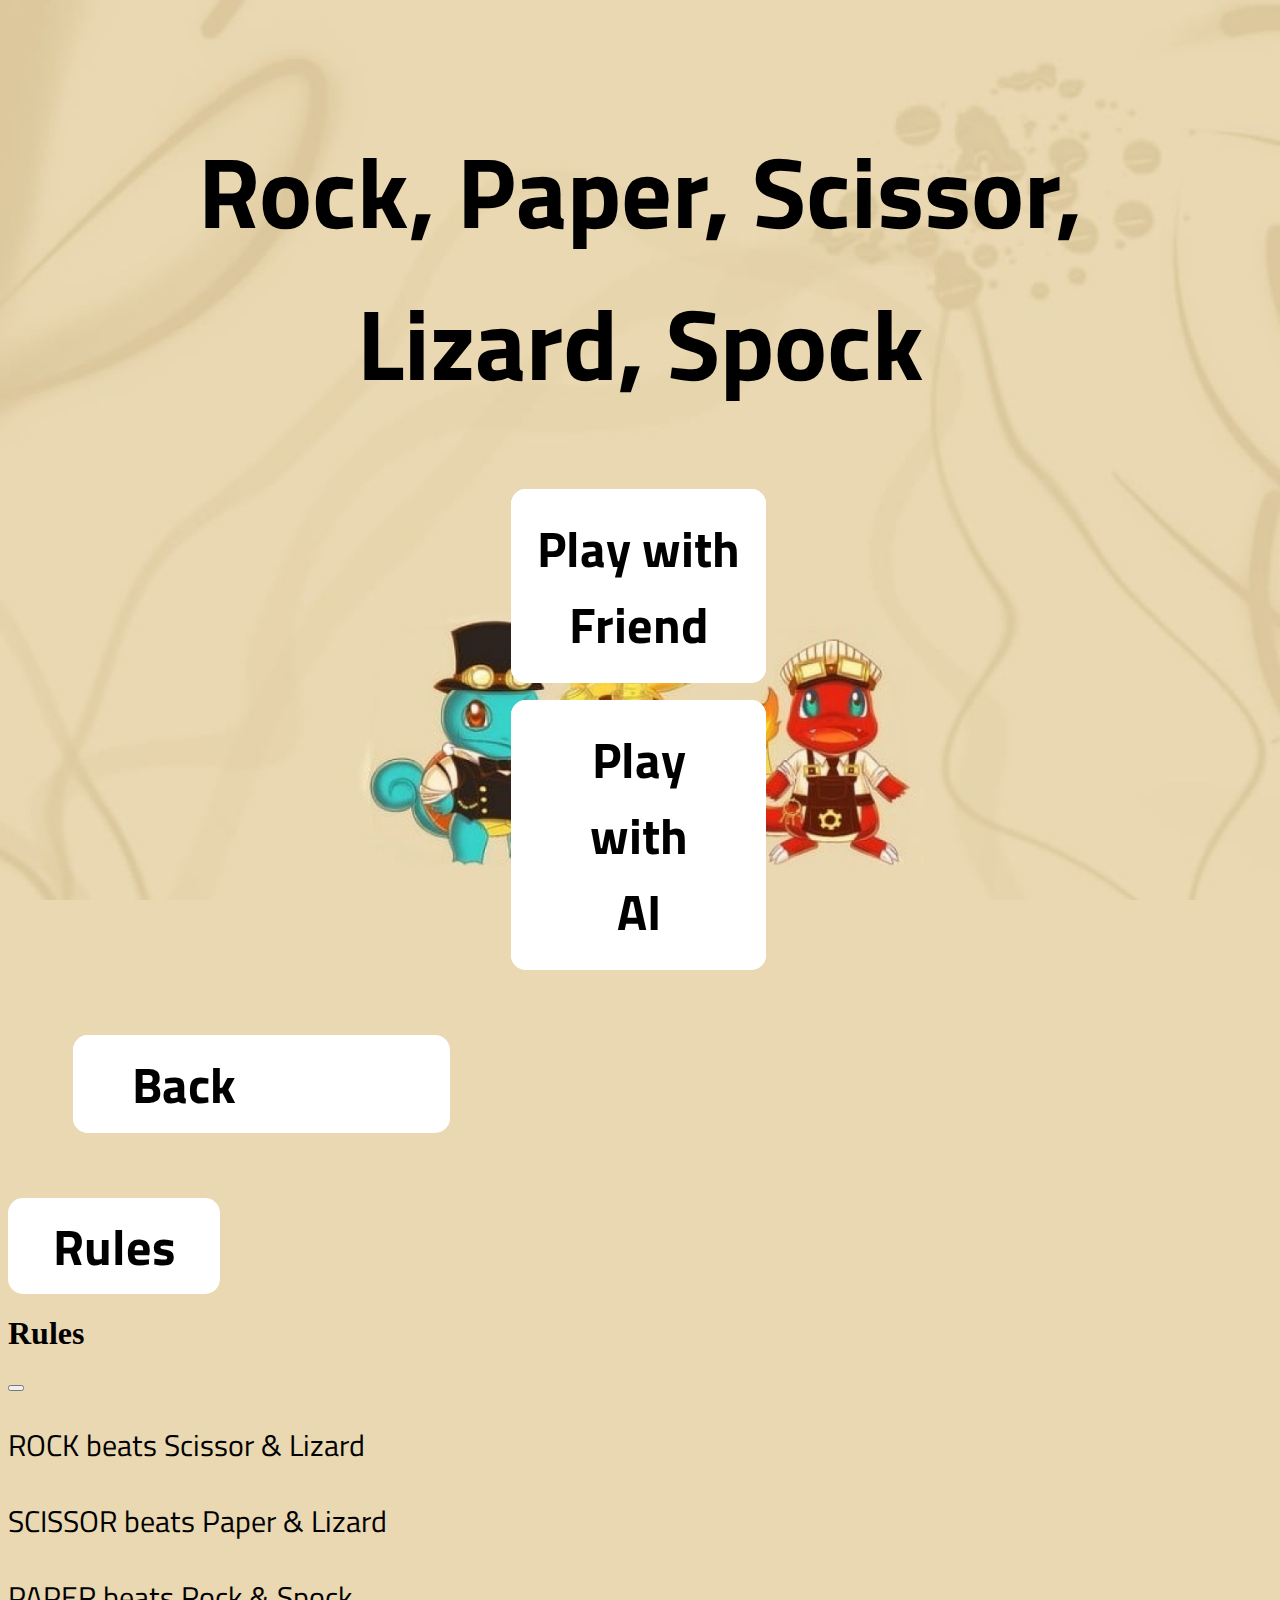
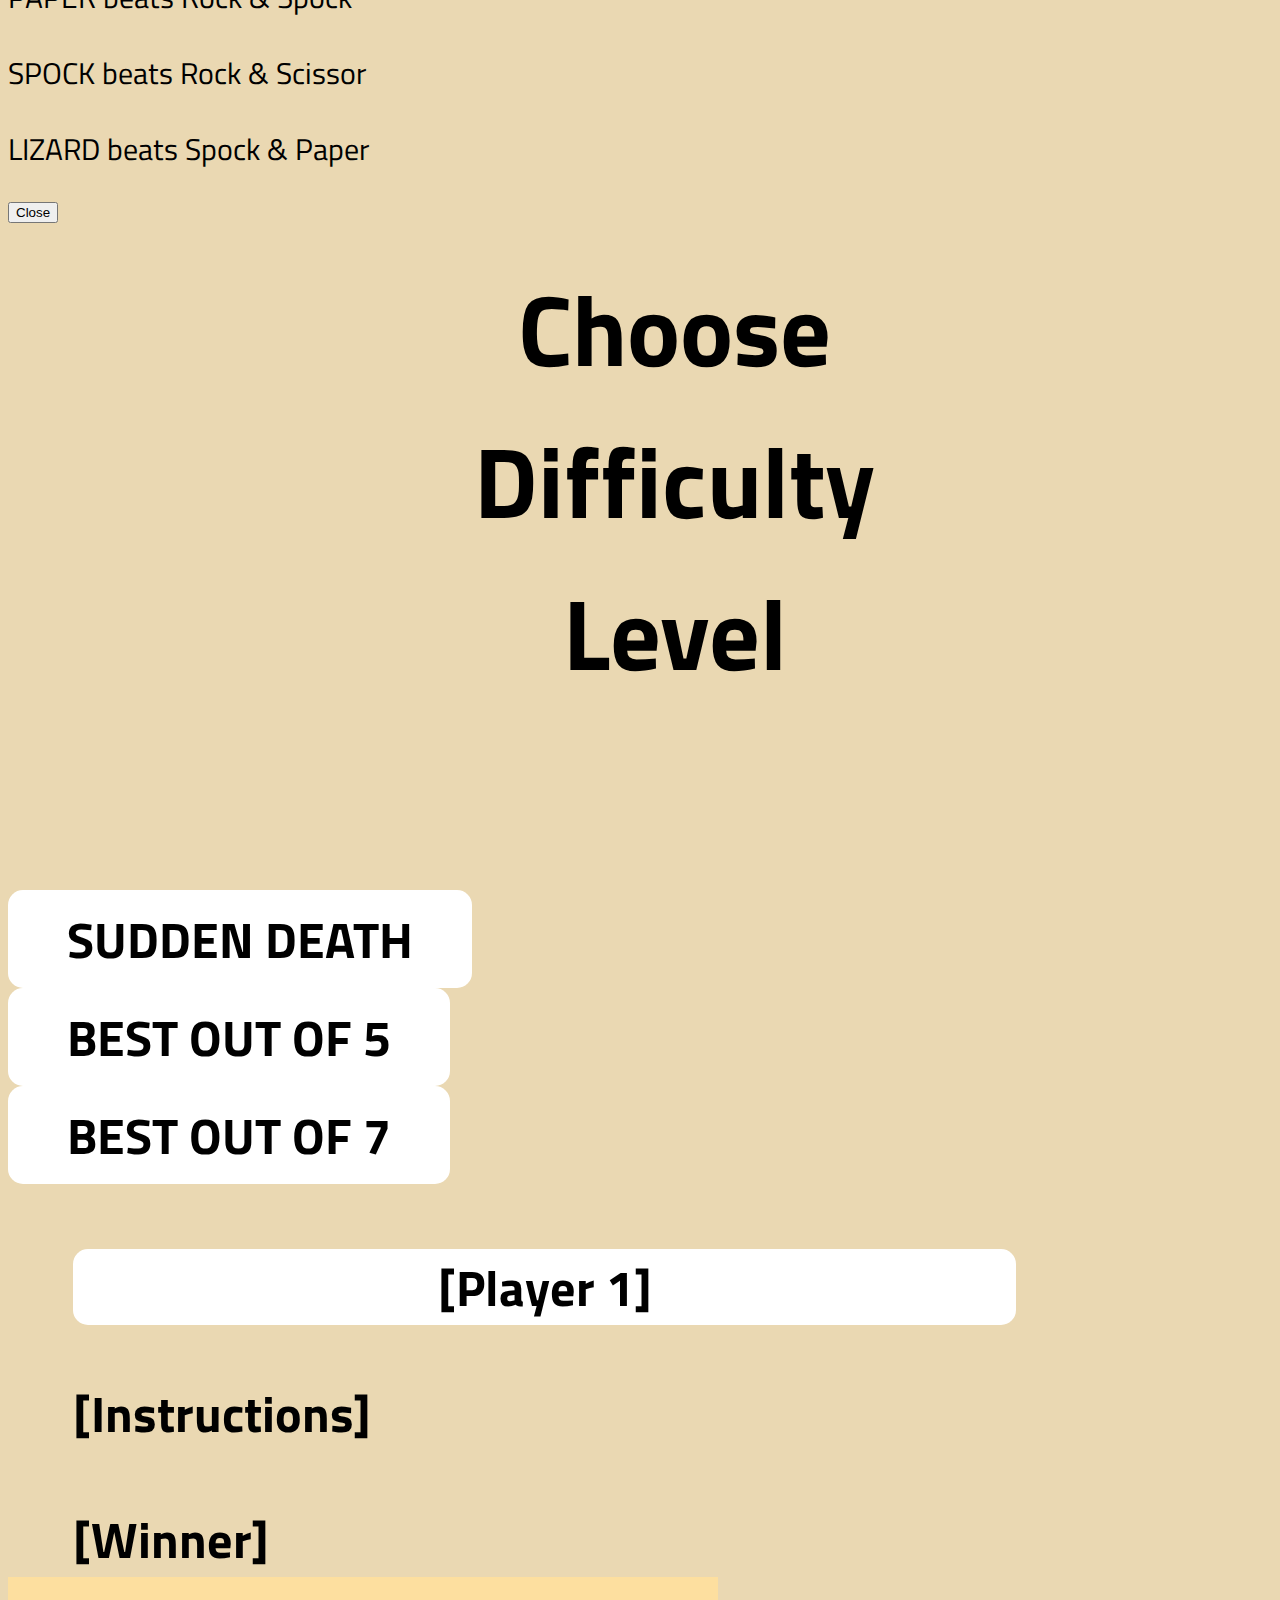
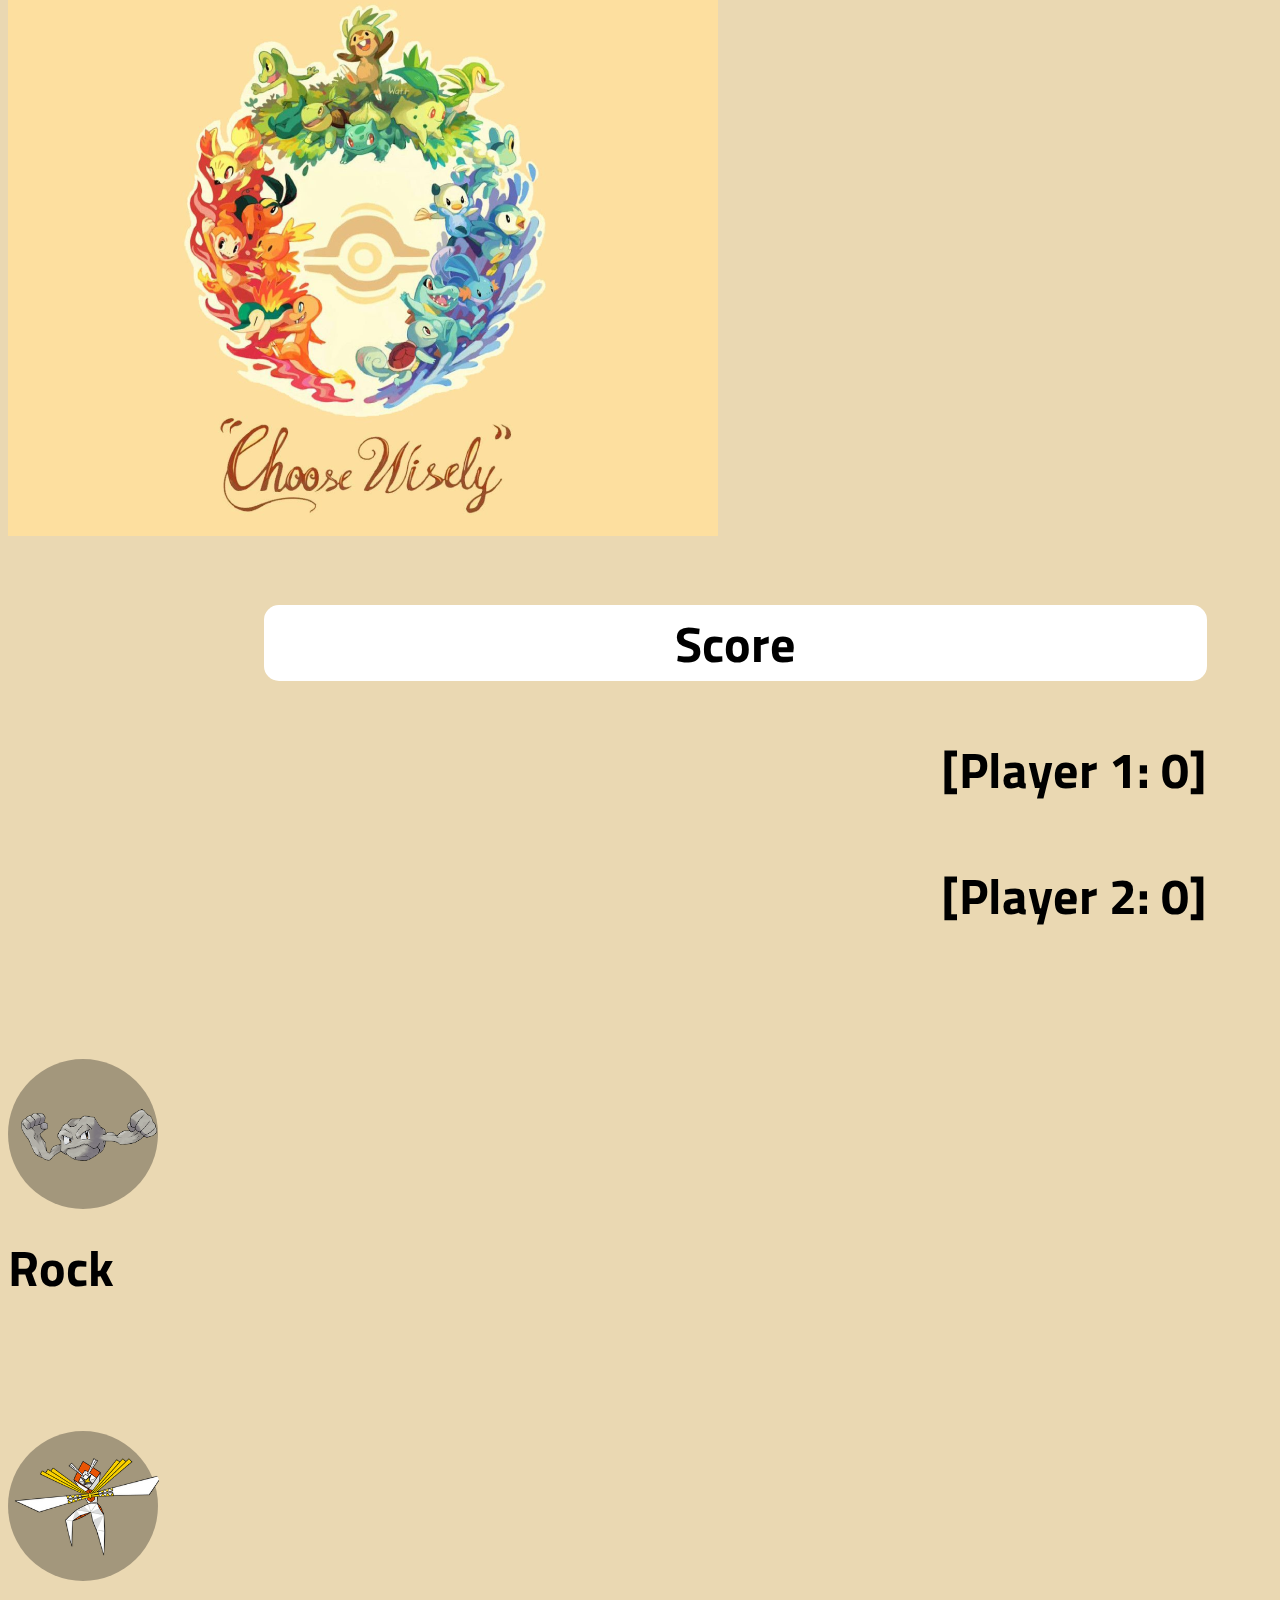
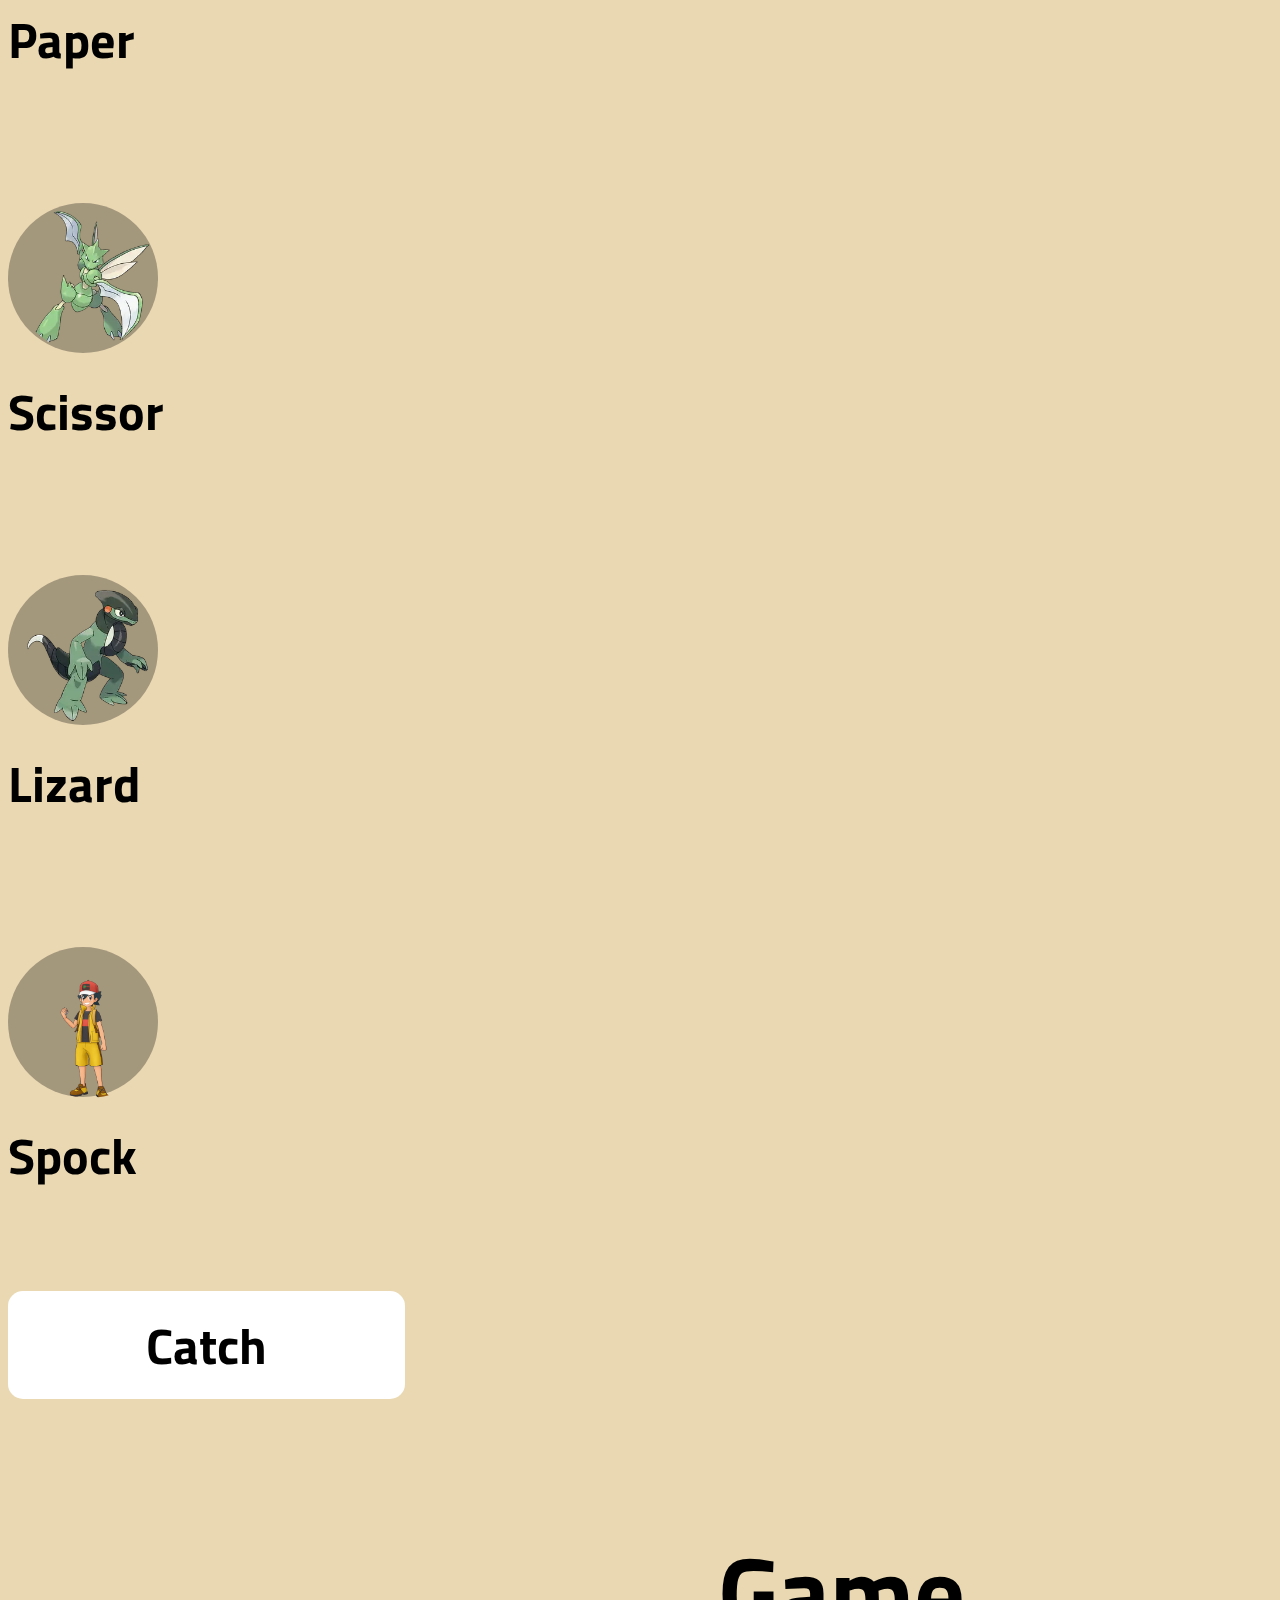
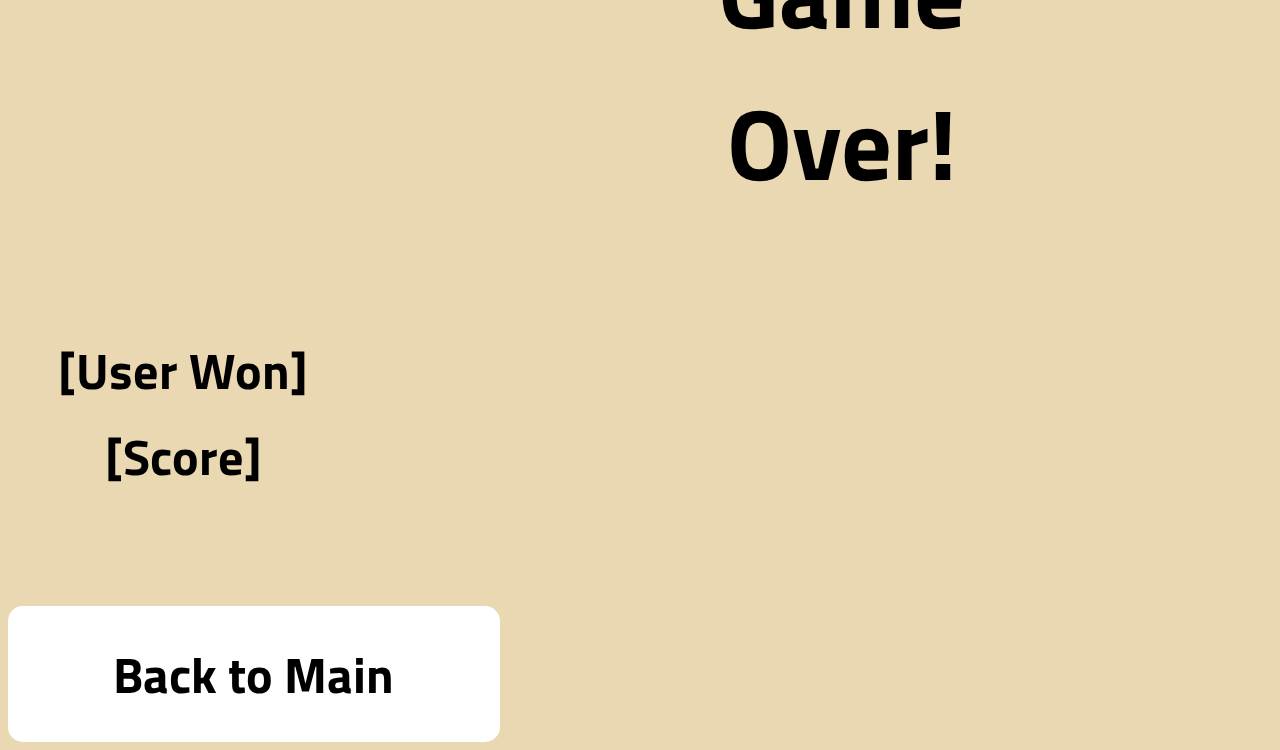
==== commit cc67a3ba: "Fixes" ====
--- a/index.html
+++ b/index.html
@@ -135,7 +135,7 @@
                 </div>
                 <div class="col p-0">
                     <img style="max-width: 100%; max-height: 100%;"
-                        src="../assets/0a9016dc-c68b-43be-a04a-88ab744892ec.png" alt="">
+                        src="../assets/0a9016dc-c68b-43be-a04a-88ab744892ec.png" alt="Choose Wisely">
                 </div>
                 <div class="col p-0">
 
@@ -146,6 +146,7 @@
                     </div>
                     <p id="playerone" class="gameScoreText">[Player 1: 0]</p>
                     <p id="playertwo" class="gameScoreText">[Player 2: 0]</p>
+                    <p id="cpuChose" class="gameScoreText"></p>
                 </div>
             </div>
         </div>
@@ -154,7 +155,7 @@
                 <button class="p-0 boxShadow" id="rock"
                     style="height: 150px; width: 150px; border-radius: 150px; border-style: none;  margin-top: 76px; background-color: rgba(0,0,0,.3);">
                     <img src="../assets/RockGeodude.png"
-                        style="opacity: 100%; height: 150px; width: 150px; border-radius: 150px; border: none;" alt="">
+                        style="opacity: 100%; height: 150px; width: 150px; border-radius: 150px; border: none;" alt="Rock GeoDude">
                 </button>
                 <p class="text-center gameItemText">Rock</p>
             </div>
@@ -162,7 +163,7 @@
                 <button class="p-0 boxShadow" id="paper"
                     style="height: 150px; width: 150px; border-radius: 150px; border-style: none;  margin-top: 76px; background-color: rgba(0,0,0,.3);">
                     <img src="../assets/PaperKartana.png"
-                        style="opacity: 100%; height: 150px; width: 150px; border-radius: 150px; border: none;" alt="">
+                        style="opacity: 100%; height: 150px; width: 150px; border-radius: 150px; border: none;" alt="Paper Kartana">
                 </button>
                 <p class="text-center gameItemText">Paper</p>
             </div>
@@ -170,7 +171,7 @@
                 <button class="p-0 boxShadow" id="scissor"
                     style="height: 150px; width: 150px; border-radius: 150px; border-style: none;  margin-top: 76px; background-color: rgba(0,0,0,.3);">
                     <img src="../assets/ScissorsScyther.webp"
-                        style="opacity: 100%; height: 150px; width: 150px; border-radius: 150px; border: none;" alt="">
+                        style="opacity: 100%; height: 150px; width: 150px; border-radius: 150px; border: none;" alt="Scissor Scyther">
                 </button>
                 <p class="text-center gameItemText">Scissor</p>
             </div>
@@ -178,7 +179,7 @@
                 <button class="p-0 boxShadow" id="lizard"
                     style="height: 150px; width: 150px; border-radius: 150px; border-style: none; margin-top: 76px; background-color: rgba(0,0,0,.3);">
                     <img src="../assets/LizardCyclizar.webp"
-                        style="opacity: 100%; height: 150px; width: 150px; border-radius: 150px; border: none;" alt="">
+                        style="opacity: 100%; height: 150px; width: 150px; border-radius: 150px; border: none;" alt="Lizard Cyclizar">
                 </button>
                 <p class="text-center gameItemText">Lizard</p>
             </div>
@@ -186,7 +187,7 @@
                 <button class="p-0 boxShadow" id="spock"
                     style="height: 150px; width: 150px; border-radius: 150px; border-style: none;  margin-top: 76px; background-color: rgba(0,0,0,.3);">
                     <img src="../assets/Ash.webp"
-                        style="opacity: 100%; height: 150px; width: 150px; border-radius: 150px; border: none;" alt="">
+                        style="opacity: 100%; height: 150px; width: 150px; border-radius: 150px; border: none;" alt="Spock Ash">
                 </button>
                 <p class="text-center gameItemText">Spock</p>
             </div>
--- a/Styles/style.css
+++ b/Styles/style.css
@@ -175,8 +175,6 @@
     display: flex;
     justify-content: start;
     margin-top: 92px;
-    margin-left: 781px;
-    margin-right: 781px;
 }
 
 .endUserText {
@@ -184,7 +182,7 @@
     font-size: 50px;
     text-align: center;
     padding: 0px 0px;
-    margin: 10px;
+    margin: 10px 50px;
 }
 
 .endMainBtn {
@@ -260,7 +258,7 @@
 }
 
 .selected {
-    border: 3px solid #000000 !important;
+    border: 10px solid #000000 !important;
 }
 
 .boxShadow :hover {
